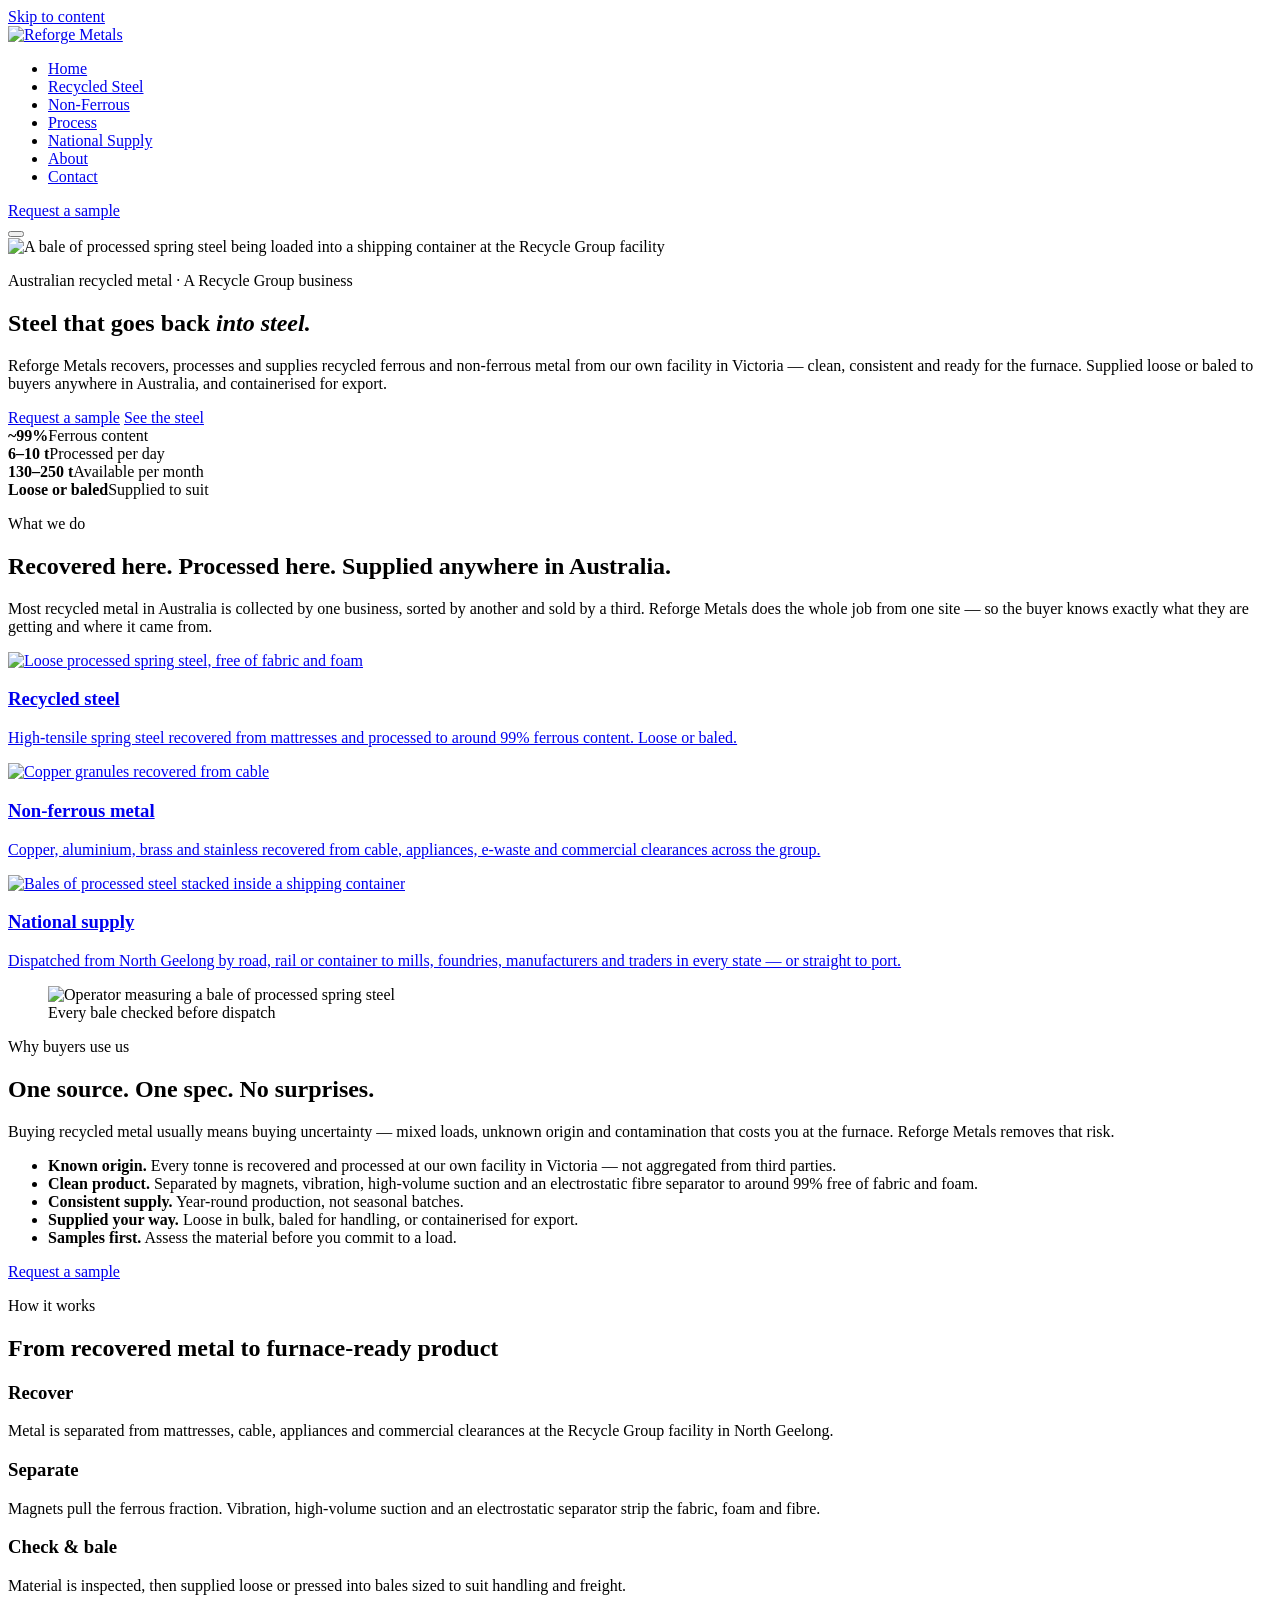
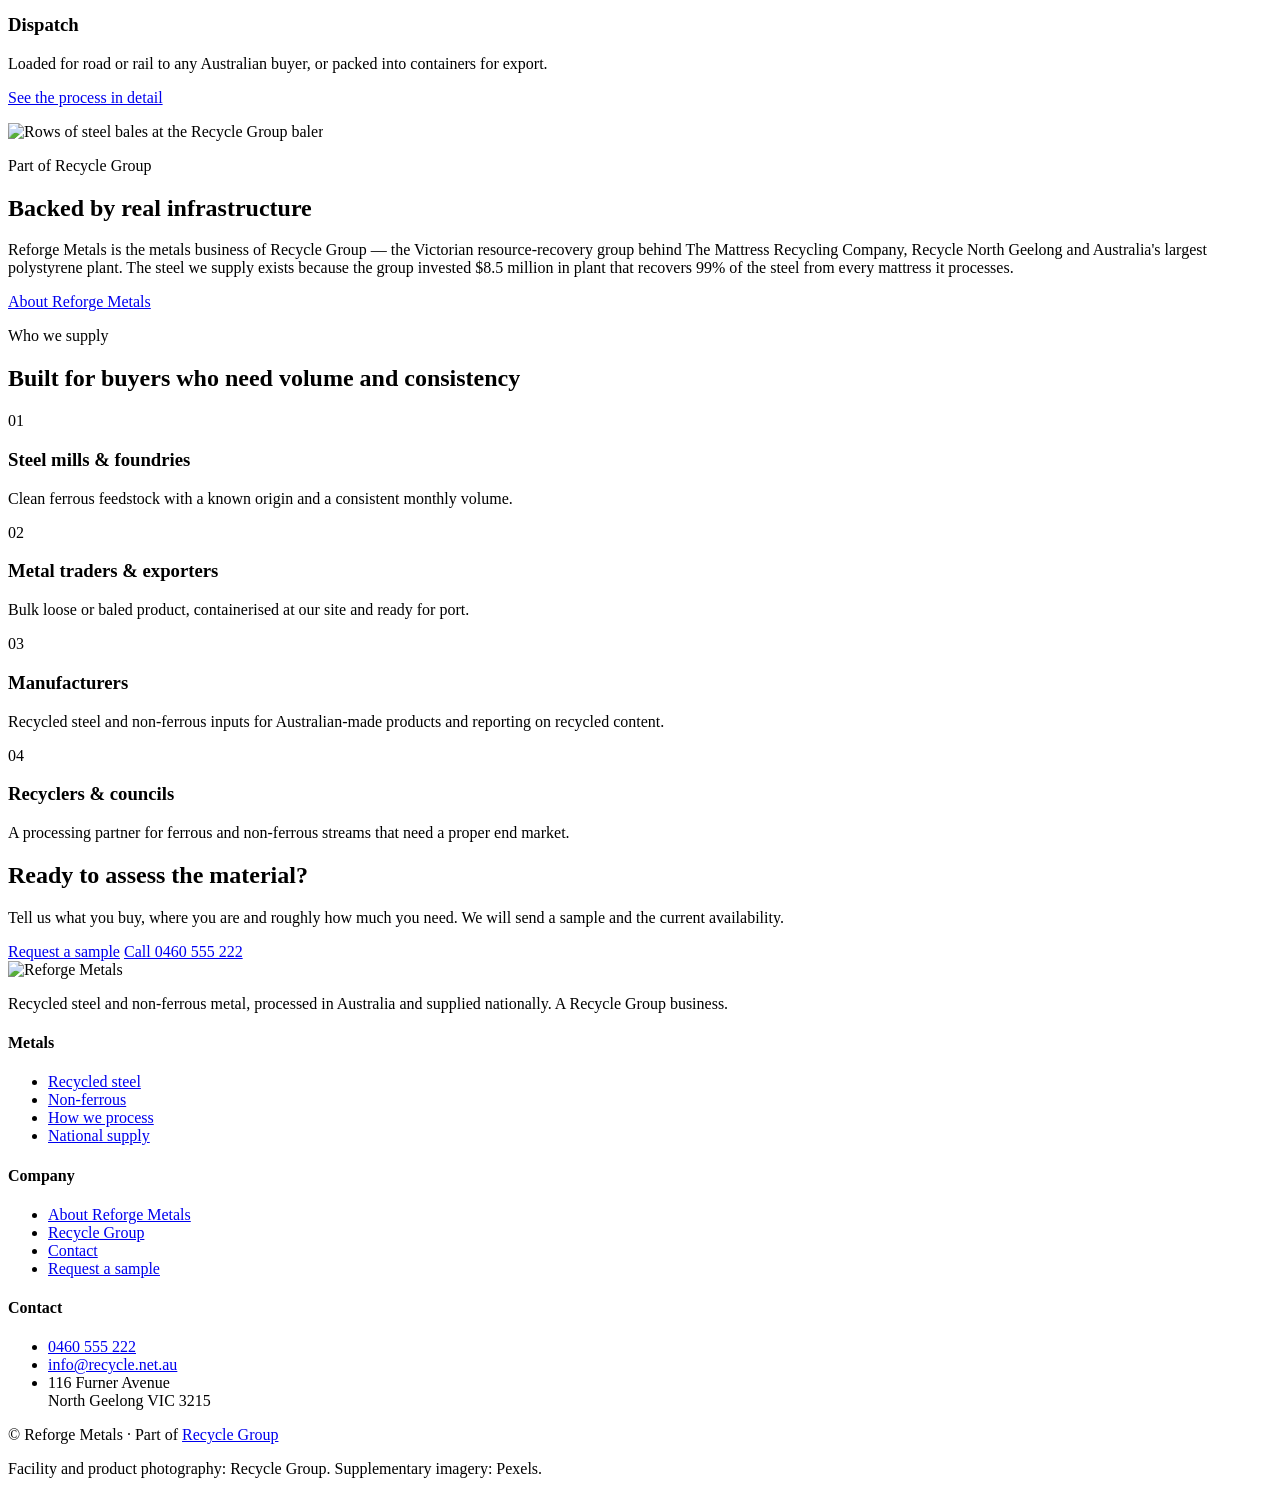
==== index.html @ 905d87a1 "Add Reforge Metals site pages" ====
<!DOCTYPE html>
<html lang="en-AU">
<head>
<meta charset="utf-8">
<meta name="viewport" content="width=device-width, initial-scale=1">
<title>Reforge Metals — Recycled steel and non-ferrous metal, supplied nationally</title>
<meta name="description" content="Reforge Metals processes recycled steel and non-ferrous metal at Recycle Group&#x27;s Victorian facility and supplies it to mills, foundries, manufacturers and export buyers across Australia.">
<meta name="theme-color" content="#0E1113">
<link rel="icon" type="image/png" href="assets/favicon.png">
<meta property="og:title" content="Reforge Metals — Recycled steel and non-ferrous metal, supplied nationally">
<meta property="og:description" content="Reforge Metals processes recycled steel and non-ferrous metal at Recycle Group&#x27;s Victorian facility and supplies it to mills, foundries, manufacturers and export buyers across Australia.">
<meta property="og:image" content="assets/img/hero-bale-container.webp">
<link rel="preconnect" href="https://fonts.googleapis.com">
<link rel="preconnect" href="https://fonts.gstatic.com" crossorigin>
<link href="https://fonts.googleapis.com/css2?family=Barlow+Condensed:wght@600;700;800&family=Barlow:wght@400;500;600&display=swap" rel="stylesheet">
<link rel="stylesheet" href="assets/main.css">
</head>
<body class="home">
<a class="skip" href="#main">Skip to content</a>

<header class="site-header" id="top">
  <div class="wrap header-row">
    <a class="brand" href="index.html" aria-label="Reforge Metals — home">
      <img src="assets/logo-light.png" alt="Reforge Metals" width="1400" height="563">
    </a>
    <nav class="site-nav" id="site-nav" aria-label="Main">
      <ul>
        <li><a href="index.html" class="is-active">Home</a></li>
<li><a href="steel.html">Recycled Steel</a></li>
<li><a href="non-ferrous.html">Non-Ferrous</a></li>
<li><a href="process.html">Process</a></li>
<li><a href="national.html">National Supply</a></li>
<li><a href="about.html">About</a></li>
<li><a href="contact.html">Contact</a></li>
      </ul>
      <a class="btn btn-green nav-cta" href="contact.html">Request a sample</a>
    </nav>
    <button class="menu-toggle" id="menu-toggle" aria-controls="site-nav" aria-expanded="false" aria-label="Open menu">
      <span></span><span></span><span></span>
    </button>
  </div>
</header>

<main id="main">
<section class="hero">
  <div class="hero-media"><img src="assets/img/hero-bale-container.webp" alt="A bale of processed spring steel being loaded into a shipping container at the Recycle Group facility" fetchpriority="high"></div>
  <div class="wrap">
    <p class="eyebrow">Australian recycled metal · A Recycle Group business</p>
    <h1>Steel that goes back <em>into steel.</em></h1>
    <p class="lead">Reforge Metals recovers, processes and supplies recycled ferrous and non-ferrous metal from our own facility in Victoria — clean, consistent and ready for the furnace. Supplied loose or baled to buyers anywhere in Australia, and containerised for export.</p>
    <div class="btn-row">
      <a class="btn btn-green" href="contact.html#sample">Request a sample</a>
      <a class="btn btn-ghost" href="steel.html">See the steel</a>
    </div>
    <div class="hero-stats">
      <div><b>~99%</b><span>Ferrous content</span></div>
      <div><b>6–10 t</b><span>Processed per day</span></div>
      <div><b>130–250 t</b><span>Available per month</span></div>
      <div><b class="sm">Loose or baled</b><span>Supplied to suit</span></div>
    </div>
  </div>
</section>

<section class="section">
  <div class="wrap">
    <div class="section-head reveal">
      <p class="eyebrow">What we do</p>
      <h2>Recovered here. Processed here. Supplied anywhere in Australia.</h2>
      <p class="lead">Most recycled metal in Australia is collected by one business, sorted by another and sold by a third. Reforge Metals does the whole job from one site — so the buyer knows exactly what they are getting and where it came from.</p>
    </div>
    <div class="grid grid-3">
      <a class="card-link reveal" href="steel.html">
        <div class="card-img"><img src="assets/img/steel-loose.webp" alt="Loose processed spring steel, free of fabric and foam" loading="lazy"></div>
        <div class="card-body"><h3>Recycled steel</h3><p>High-tensile spring steel recovered from mattresses and processed to around 99% ferrous content. Loose or baled.</p></div>
      </a>
      <a class="card-link reveal" href="non-ferrous.html">
        <div class="card-img"><img src="assets/img/copper-granules.webp" alt="Copper granules recovered from cable" loading="lazy"></div>
        <div class="card-body"><h3>Non-ferrous metal</h3><p>Copper, aluminium, brass and stainless recovered from cable, appliances, e-waste and commercial clearances across the group.</p></div>
      </a>
      <a class="card-link reveal" href="national.html">
        <div class="card-img"><img src="assets/img/container-bales.webp" alt="Bales of processed steel stacked inside a shipping container" loading="lazy"></div>
        <div class="card-body"><h3>National supply</h3><p>Dispatched from North Geelong by road, rail or container to mills, foundries, manufacturers and traders in every state — or straight to port.</p></div>
      </a>
    </div>
  </div>
</section>

<section class="section section-dark section-line">
  <div class="wrap">
    <div class="split">
      <figure class="split-img reveal">
        <img src="assets/img/measuring-bale.webp" alt="Operator measuring a bale of processed spring steel" loading="lazy">
        <figcaption>Every bale checked before dispatch</figcaption>
      </figure>
      <div class="reveal">
        <p class="eyebrow">Why buyers use us</p>
        <h2>One source. One spec. No surprises.</h2>
        <p>Buying recycled metal usually means buying uncertainty — mixed loads, unknown origin and contamination that costs you at the furnace. Reforge Metals removes that risk.</p>
        <ul class="checks">
          <li><strong>Known origin.</strong> Every tonne is recovered and processed at our own facility in Victoria — not aggregated from third parties.</li>
          <li><strong>Clean product.</strong> Separated by magnets, vibration, high-volume suction and an electrostatic fibre separator to around 99% free of fabric and foam.</li>
          <li><strong>Consistent supply.</strong> Year-round production, not seasonal batches.</li>
          <li><strong>Supplied your way.</strong> Loose in bulk, baled for handling, or containerised for export.</li>
          <li><strong>Samples first.</strong> Assess the material before you commit to a load.</li>
        </ul>
        <a class="btn btn-green" href="contact.html#sample">Request a sample</a>
      </div>
    </div>
  </div>
</section>

<section class="section">
  <div class="wrap">
    <div class="section-head reveal">
      <p class="eyebrow">How it works</p>
      <h2>From recovered metal to furnace-ready product</h2>
    </div>
    <div class="steps">
      <div class="step reveal"><h3>Recover</h3><p>Metal is separated from mattresses, cable, appliances and commercial clearances at the Recycle Group facility in North Geelong.</p></div>
      <div class="step reveal"><h3>Separate</h3><p>Magnets pull the ferrous fraction. Vibration, high-volume suction and an electrostatic separator strip the fabric, foam and fibre.</p></div>
      <div class="step reveal"><h3>Check &amp; bale</h3><p>Material is inspected, then supplied loose or pressed into bales sized to suit handling and freight.</p></div>
      <div class="step reveal"><h3>Dispatch</h3><p>Loaded for road or rail to any Australian buyer, or packed into containers for export.</p></div>
    </div>
    <p class="mt-4"><a class="btn btn-ghost" href="process.html">See the process in detail</a></p>
  </div>
</section>

<section class="band">
  <div class="hero-media"><img src="assets/img/bales-row.webp" alt="Rows of steel bales at the Recycle Group baler"></div>
  <div class="wrap">
    <p class="eyebrow">Part of Recycle Group</p>
    <h2>Backed by real infrastructure</h2>
    <p class="lead">Reforge Metals is the metals business of Recycle Group — the Victorian resource-recovery group behind The Mattress Recycling Company, Recycle North Geelong and Australia's largest polystyrene plant. The steel we supply exists because the group invested $8.5&nbsp;million in plant that recovers 99% of the steel from every mattress it processes.</p>
    <a class="btn btn-ghost" href="about.html">About Reforge Metals</a>
  </div>
</section>

<section class="section">
  <div class="wrap">
    <div class="section-head reveal">
      <p class="eyebrow">Who we supply</p>
      <h2>Built for buyers who need volume and consistency</h2>
    </div>
    <div class="grid grid-4">
      <div class="card reveal"><span class="num">01</span><h3>Steel mills &amp; foundries</h3><p>Clean ferrous feedstock with a known origin and a consistent monthly volume.</p></div>
      <div class="card reveal"><span class="num">02</span><h3>Metal traders &amp; exporters</h3><p>Bulk loose or baled product, containerised at our site and ready for port.</p></div>
      <div class="card reveal"><span class="num">03</span><h3>Manufacturers</h3><p>Recycled steel and non-ferrous inputs for Australian-made products and reporting on recycled content.</p></div>
      <div class="card reveal"><span class="num">04</span><h3>Recyclers &amp; councils</h3><p>A processing partner for ferrous and non-ferrous streams that need a proper end market.</p></div>
    </div>
  </div>
</section>

<section class="cta">
  <div class="wrap cta-inner">
    <div>
      <h2>Ready to assess the material?</h2>
      <p>Tell us what you buy, where you are and roughly how much you need. We will send a sample and the current availability.</p>
    </div>
    <div class="btn-row">
      <a class="btn btn-dark" href="contact.html#sample">Request a sample</a>
      <a class="btn" href="tel:+61460555222">Call 0460 555 222</a>
    </div>
  </div>
</section>

</main>

<footer class="site-footer">
  <div class="wrap">
    <div class="footer-grid">
      <div class="footer-brand">
        <img src="assets/logo-light.png" alt="Reforge Metals" width="1400" height="563">
        <p>Recycled steel and non-ferrous metal, processed in Australia and supplied nationally. A Recycle Group business.</p>
      </div>
      <div>
        <h4>Metals</h4>
        <ul>
          <li><a href="steel.html">Recycled steel</a></li>
          <li><a href="non-ferrous.html">Non-ferrous</a></li>
          <li><a href="process.html">How we process</a></li>
          <li><a href="national.html">National supply</a></li>
        </ul>
      </div>
      <div>
        <h4>Company</h4>
        <ul>
          <li><a href="about.html">About Reforge Metals</a></li>
          <li><a href="about.html#recycle-group">Recycle Group</a></li>
          <li><a href="contact.html">Contact</a></li>
          <li><a href="contact.html#sample">Request a sample</a></li>
        </ul>
      </div>
      <div>
        <h4>Contact</h4>
        <ul class="contact-list">
          <li><a href="tel:+61460555222">0460 555 222</a></li>
          <li><a href="mailto:info@recycle.net.au">info@recycle.net.au</a></li>
          <li>116 Furner Avenue<br>North Geelong VIC 3215</li>
        </ul>
      </div>
    </div>
    <div class="footer-base">
      <p>&copy; <span id="year"></span> Reforge Metals · Part of <a href="https://recycle.net.au" rel="noopener">Recycle Group</a></p>
      <p class="credits">Facility and product photography: Recycle Group. Supplementary imagery: Pexels.</p>
    </div>
  </div>
</footer>

<script src="assets/main.js"></script>
</body>
</html>
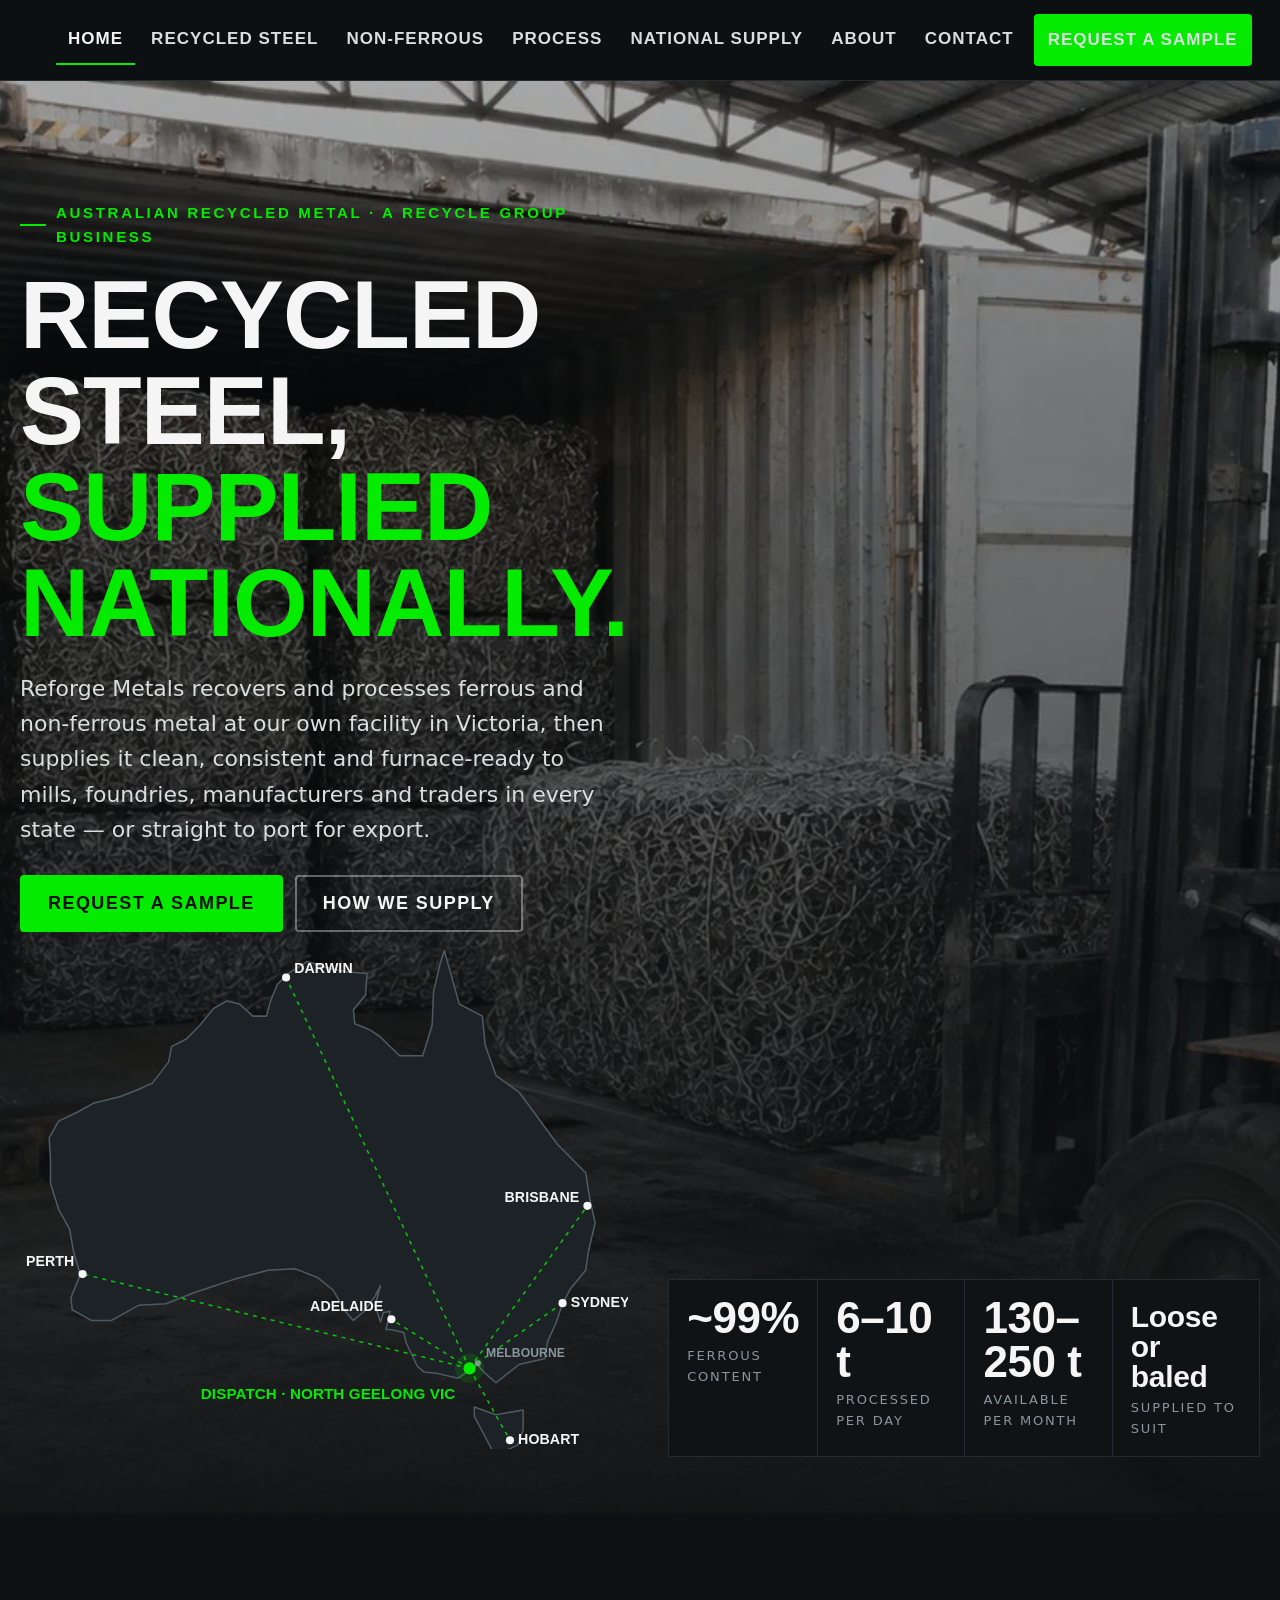
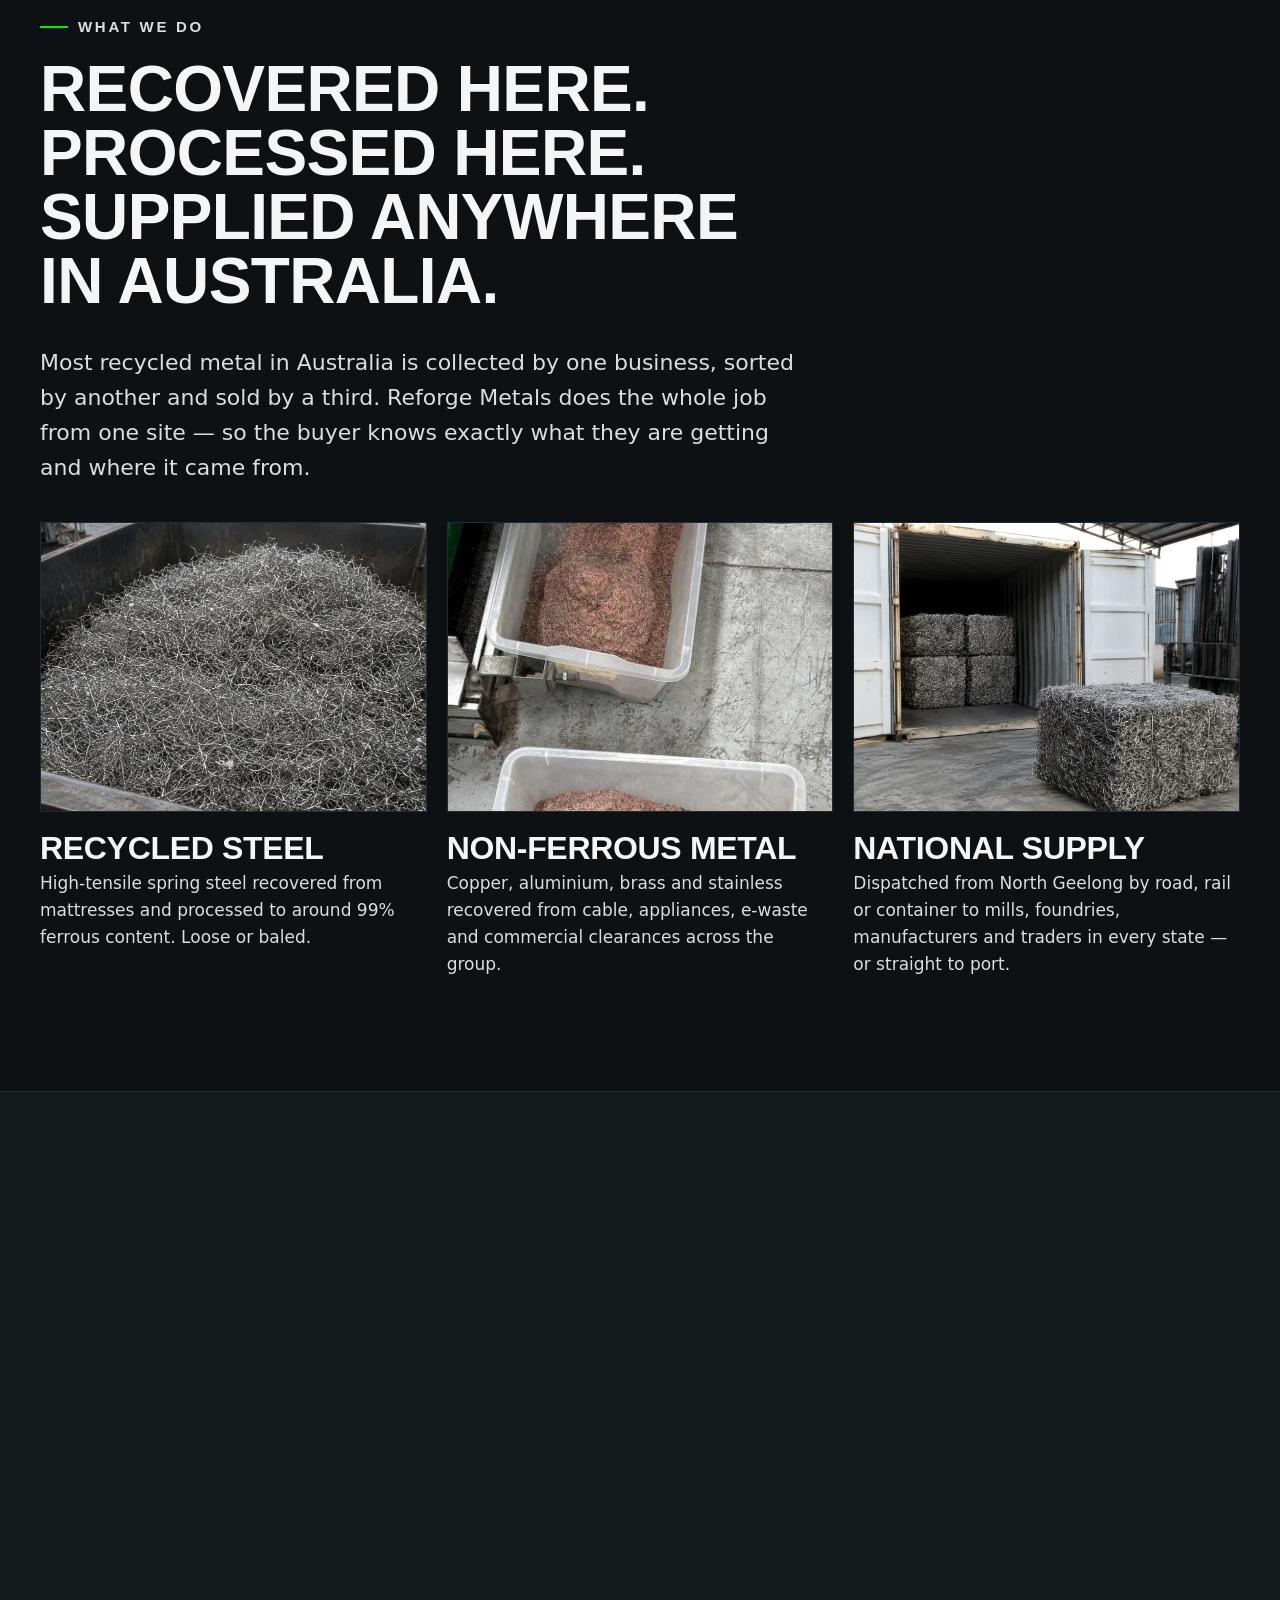
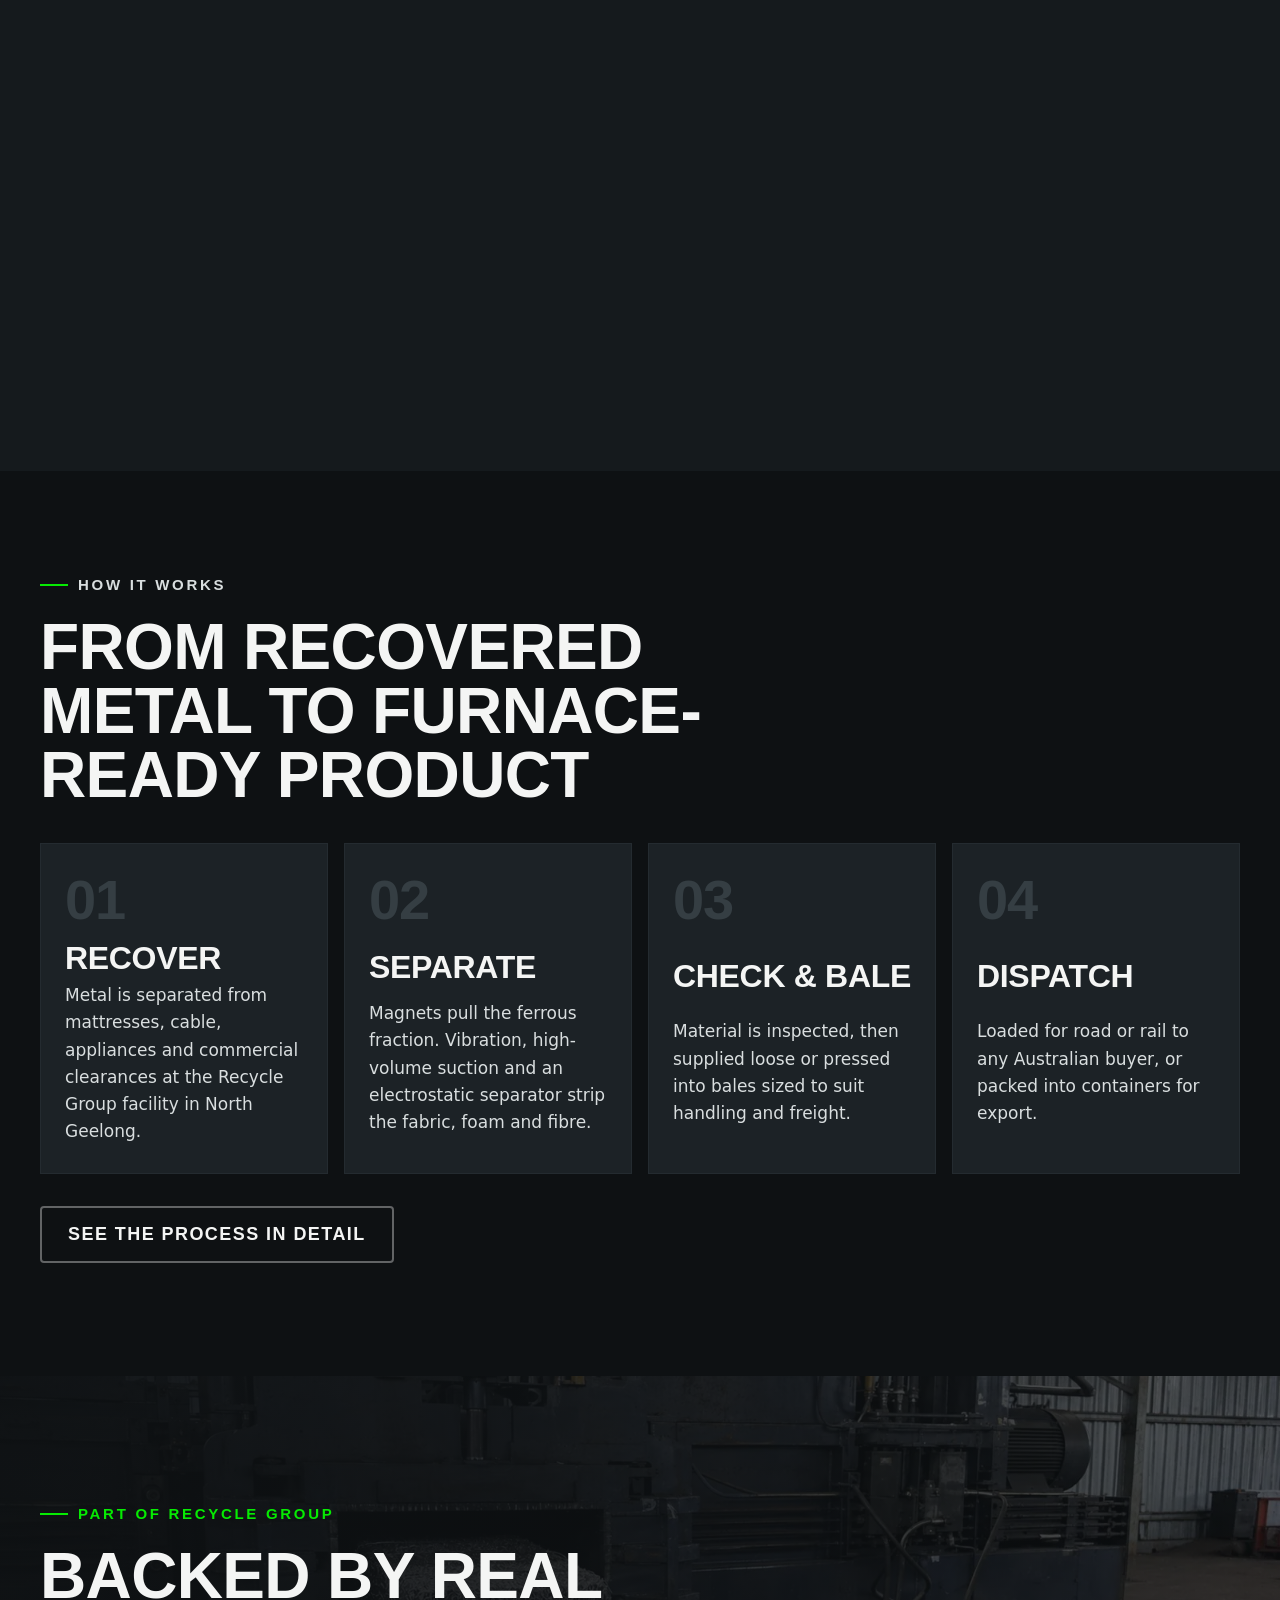
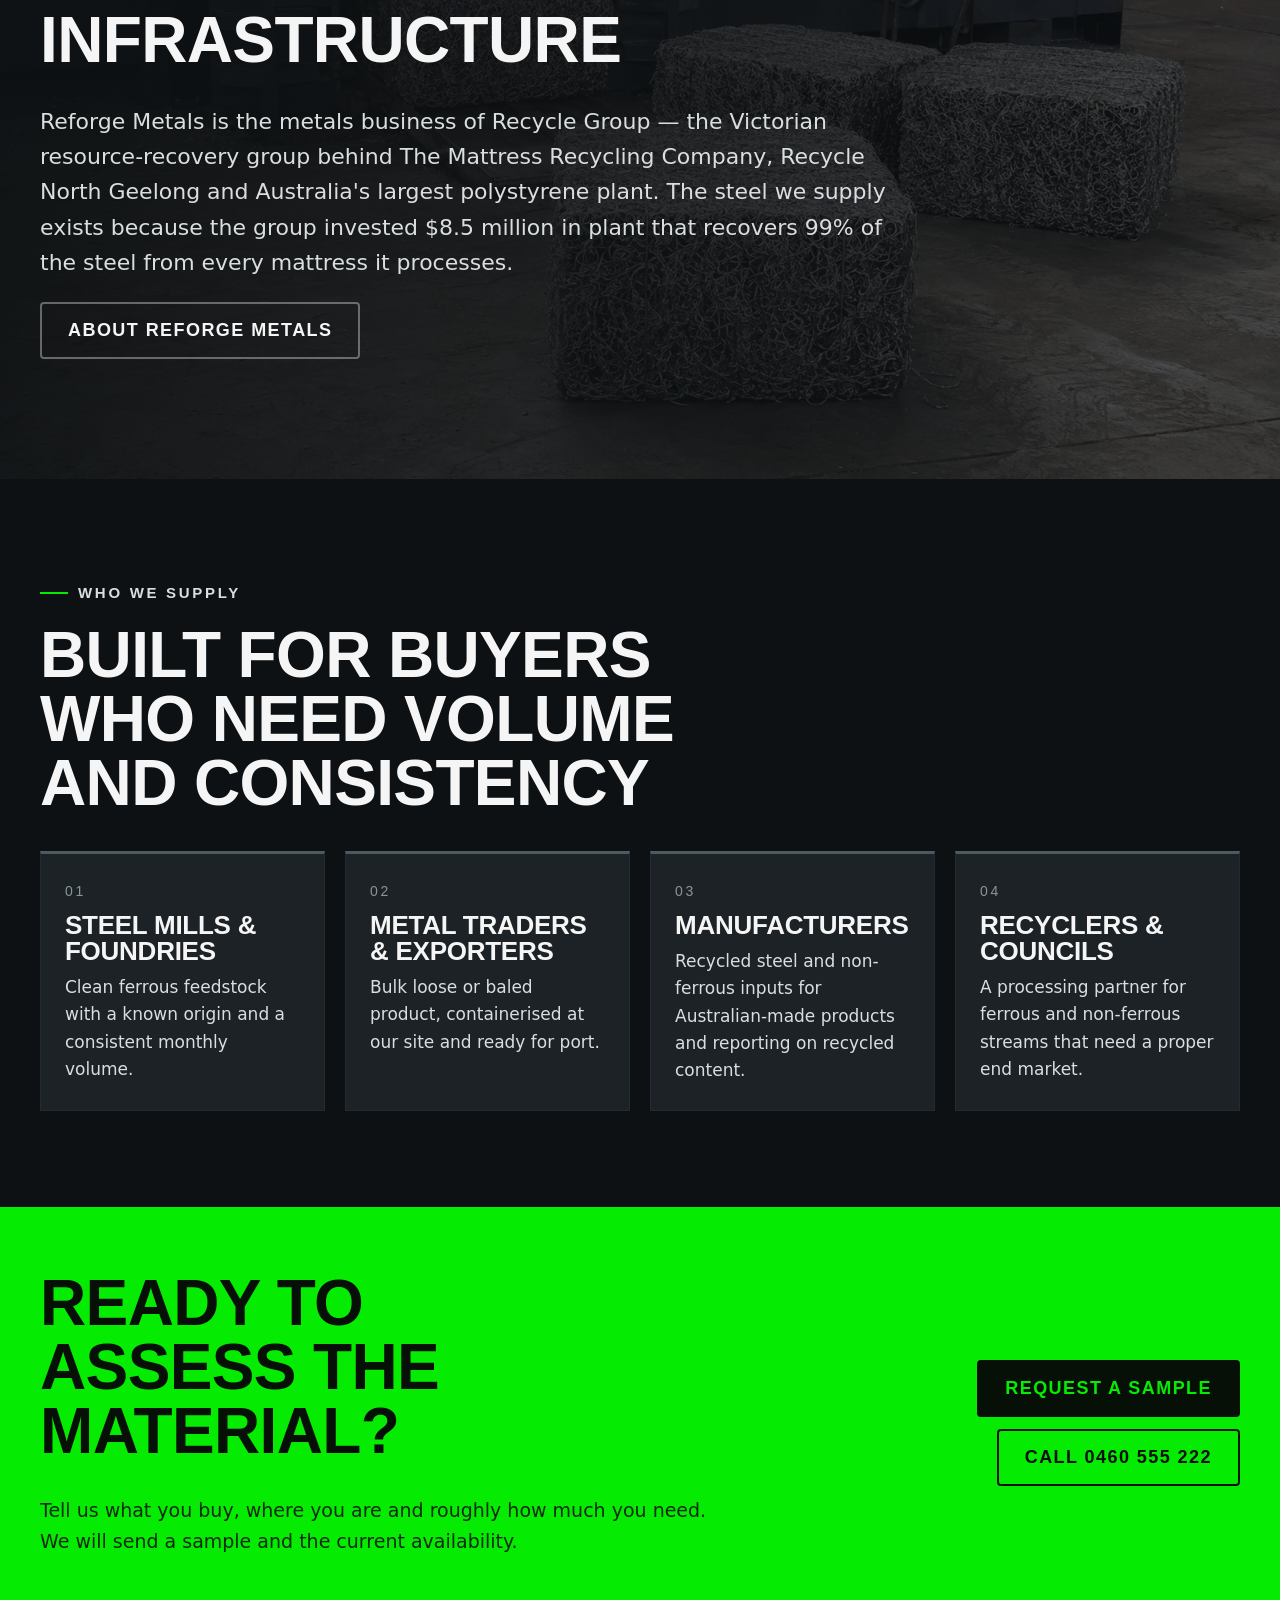
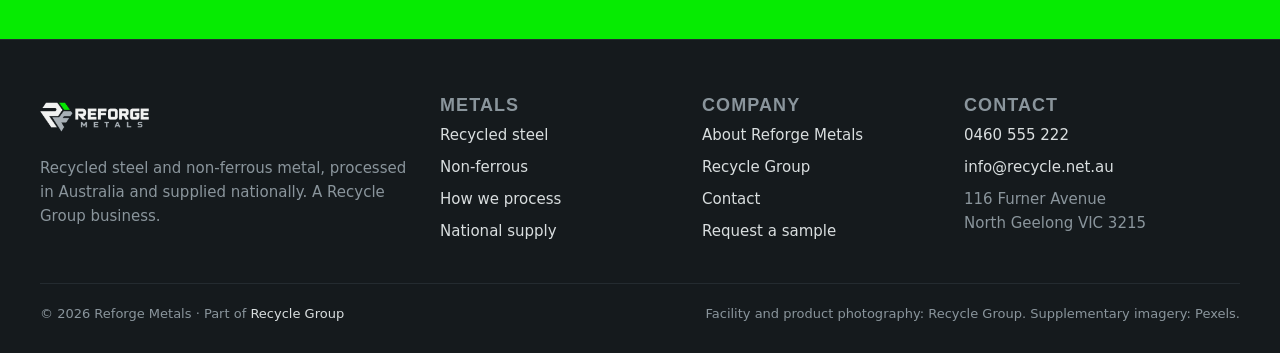
==== commit d4e1c6c2: "Home hero: national supply map" ====
--- a/index.html
+++ b/index.html
@@ -42,16 +42,35 @@
 </header>
 
 <main id="main">
-<section class="hero">
-  <div class="hero-media"><img src="assets/img/hero-bale-container.webp" alt="A bale of processed spring steel being loaded into a shipping container at the Recycle Group facility" fetchpriority="high"></div>
-  <div class="wrap">
-    <p class="eyebrow">Australian recycled metal · A Recycle Group business</p>
-    <h1>Steel that goes back <em>into steel.</em></h1>
-    <p class="lead">Reforge Metals recovers, processes and supplies recycled ferrous and non-ferrous metal from our own facility in Victoria — clean, consistent and ready for the furnace. Supplied loose or baled to buyers anywhere in Australia, and containerised for export.</p>
-    <div class="btn-row">
-      <a class="btn btn-green" href="contact.html#sample">Request a sample</a>
-      <a class="btn btn-ghost" href="steel.html">See the steel</a>
-    </div>
+<section class="hero hero-map">
+  <div class="hero-media"><img src="assets/img/hero-bale-container.webp" alt="" fetchpriority="high"></div>
+  <div class="wrap hero-grid">
+    <div class="hero-copy">
+      <p class="eyebrow">Australian recycled metal · A Recycle Group business</p>
+      <h1>Recycled steel, <em>supplied nationally.</em></h1>
+      <p class="lead">Reforge Metals recovers and processes ferrous and non-ferrous metal at our own facility in Victoria, then supplies it clean, consistent and furnace-ready to mills, foundries, manufacturers and traders in every state — or straight to port for export.</p>
+      <div class="btn-row">
+        <a class="btn btn-green" href="contact.html#sample">Request a sample</a>
+        <a class="btn btn-ghost" href="national.html">How we supply</a>
+      </div>
+    </div>
+    <div class="hero-map-wrap" aria-hidden="false"><svg viewBox="0 0 600 510" role="img" aria-labelledby="map-title">
+          <title id="map-title">Map of Australia showing dispatch from North Geelong, Victoria to capital cities</title>
+          <path d="M418.7 18.5 L433.4 71.0 L456.2 83.0 L458.9 111.6 L469.6 141.6 L492.4 158.1 L505.8 176.1 L529.9 209.1 L558.1 237.6 L562.1 263.1 L567.4 287.1 L560.7 315.7 L558.1 333.7 L543.3 351.7 L535.3 366.7 L528.6 386.2 L520.5 404.2 L517.9 420.7 L492.4 426.7 L479.0 437.2 L469.6 444.7 L457.6 434.2 L450.9 426.7 L445.5 431.2 L432.1 440.2 L412.0 435.7 L398.6 434.2 L391.9 428.2 L381.2 405.7 L378.5 395.2 L365.1 392.2 L361.1 392.2 L365.1 374.2 L358.4 375.7 L355.7 384.7 L350.4 368.2 L355.7 348.7 L350.4 359.2 L339.6 374.2 L328.9 383.2 L320.9 374.2 L308.8 353.2 L294.1 341.2 L271.3 332.2 L244.5 333.7 L211.0 342.7 L184.2 351.7 L170.8 356.2 L144.0 366.7 L117.2 368.2 L90.4 383.2 L70.3 383.2 L51.5 372.7 L50.2 360.7 L59.6 338.2 L52.9 315.7 L48.9 293.2 L38.1 273.6 L30.1 248.1 L30.1 225.6 L28.8 203.1 L38.1 186.6 L56.9 177.6 L73.0 168.6 L98.4 162.6 L117.2 155.1 L130.6 149.1 L146.7 128.1 L149.4 113.1 L164.1 105.6 L177.5 92.0 L190.9 75.5 L204.3 68.0 L216.4 71.0 L229.8 83.0 L243.2 83.0 L247.2 68.0 L253.9 51.5 L264.6 41.0 L283.4 29.0 L302.1 35.0 L323.6 39.5 L342.3 41.0 L341.0 62.0 L328.9 77.0 L330.3 90.5 L345.0 96.5 L354.4 102.6 L374.5 122.1 L397.3 122.1 L406.6 92.0 L408.0 59.0 L414.7 30.5 Z" fill="#1C2226" stroke="#4E5A61" stroke-width="1.5" stroke-linejoin="round"/>
+          <path d="M448.2 468.7 L469.6 476.2 L496.4 471.7 L496.4 491.3 L491.1 506.3 L477.7 512.3 L465.6 510.8 L456.2 492.8 L448.2 477.8 Z" fill="#1C2226" stroke="#4E5A61" stroke-width="1.5" stroke-linejoin="round"/>
+          <g stroke="#06EB02" stroke-width="1.5" stroke-dasharray="4 5" fill="none" opacity=".8"><path d="M443.5 430.5 L535.3 366.2"/><path d="M443.5 430.5 L559.8 270.2"/><path d="M443.5 430.5 L61.7 337.4"/><path d="M443.5 430.5 L366.4 382.1"/><path d="M443.5 430.5 L262.5 44.9"/><path d="M443.5 430.5 L483.4 501.5"/></g>
+          <g fill="#F4F5F4" font-family="Barlow Condensed, Arial Narrow, sans-serif" font-size="14" font-weight="700" letter-spacing=".08">
+            <circle cx="535.3" cy="366.2" r="4" fill="#F4F5F4"/><text x="543.3" y="370.2" text-anchor="start">SYDNEY</text><circle cx="559.8" cy="270.2" r="4" fill="#F4F5F4"/><text x="551.8" y="266.2" text-anchor="end">BRISBANE</text><circle cx="61.7" cy="337.4" r="4" fill="#F4F5F4"/><text x="53.7" y="329.4" text-anchor="end">PERTH</text><circle cx="366.4" cy="382.1" r="4" fill="#F4F5F4"/><text x="358.4" y="374.1" text-anchor="end">ADELAIDE</text><circle cx="262.5" cy="44.9" r="4" fill="#F4F5F4"/><text x="270.5" y="40.9" text-anchor="start">DARWIN</text><circle cx="483.4" cy="501.5" r="4" fill="#F4F5F4"/><text x="491.4" y="505.5" text-anchor="start">HOBART</text>
+            <circle cx="451.7" cy="425.4" r="3" fill="#8A959C"/><text x="459.7" y="419.4" fill="#8A959C" font-size="12">MELBOURNE</text>
+          </g>
+          <g>
+            <circle cx="443.5" cy="430.5" r="12" fill="#06EB02" opacity=".25"><animate attributeName="r" values="8;18;8" dur="2.4s" repeatCount="indefinite"/><animate attributeName="opacity" values=".4;0;.4" dur="2.4s" repeatCount="indefinite"/></circle>
+            <circle cx="443.5" cy="430.5" r="6" fill="#06EB02"/>
+            <text x="429.5" y="460.5" text-anchor="end" fill="#06EB02" font-family="Barlow Condensed, Arial Narrow, sans-serif" font-size="15" font-weight="800" letter-spacing=".1">DISPATCH · NORTH GEELONG VIC</text>
+          </g>
+        </svg></div>
+  </div>
+  <div class="wrap">
     <div class="hero-stats">
       <div><b>~99%</b><span>Ferrous content</span></div>
       <div><b>6–10 t</b><span>Processed per day</span></div>
--- a/assets/main.css
+++ b/assets/main.css
@@ -0,0 +1,247 @@
+/* Reforge Metals — main stylesheet. Dark industrial. Mobile-first. */
+:root{
+  --bg:#0E1113;
+  --bg-2:#151A1D;
+  --bg-3:#1C2226;
+  --line:#242B30;
+  --steel:#353E43;
+  --steel-2:#4E5A61;
+  --muted:#8A959C;
+  --text:#D9DEDF;
+  --white:#F4F5F4;
+  --green:#06EB02;
+  --green-ink:#04B301;
+  --green-dim:rgba(6,235,2,.10);
+  --font-display:"Barlow Condensed","Arial Narrow",Impact,sans-serif;
+  --font-body:"Barlow",system-ui,-apple-system,"Segoe UI",Roboto,sans-serif;
+  --wrap:1240px;
+  --gutter:20px;
+  --radius:4px;
+}
+*{box-sizing:border-box}
+html{-webkit-text-size-adjust:100%;scroll-behavior:smooth}
+body{margin:0;background:var(--bg);color:var(--text);font-family:var(--font-body);font-size:17px;line-height:1.6;font-weight:400;overflow-x:hidden}
+img{max-width:100%;height:auto;display:block}
+a{color:var(--white);text-decoration:none}
+a:hover{color:var(--green)}
+h1,h2,h3,h4{font-family:var(--font-display);color:var(--white);line-height:1;margin:0 0 .5em;font-weight:800;letter-spacing:-.01em;text-transform:uppercase}
+h1{font-size:clamp(44px,9vw,96px)}
+h2{font-size:clamp(34px,6vw,64px)}
+h3{font-size:clamp(24px,3.4vw,32px);font-weight:700}
+h4{font-size:18px;font-weight:700;letter-spacing:.06em;color:var(--muted)}
+p{margin:0 0 1em}
+.lead{font-size:clamp(18px,2.2vw,22px);color:var(--text);max-width:62ch}
+.wrap{width:100%;max-width:var(--wrap);margin:0 auto;padding-left:var(--gutter);padding-right:var(--gutter)}
+.skip{position:absolute;left:-999px;top:0;background:var(--green);color:#000;padding:8px 12px;z-index:100}
+.skip:focus{left:8px;top:8px}
+.eyebrow{display:inline-flex;align-items:center;gap:10px;font-family:var(--font-display);font-weight:700;font-size:15px;letter-spacing:.18em;text-transform:uppercase;color:var(--green);margin-bottom:18px}
+.eyebrow::before{content:"";width:28px;height:2px;background:var(--green)}
+.muted{color:var(--muted)}
+.green{color:var(--green)}
+
+/* Buttons */
+.btn{display:inline-flex;align-items:center;justify-content:center;gap:10px;min-height:52px;padding:12px 26px;border:2px solid var(--steel-2);border-radius:var(--radius);font-family:var(--font-display);font-weight:700;font-size:18px;letter-spacing:.08em;text-transform:uppercase;color:var(--white);background:transparent;cursor:pointer;transition:background .15s,border-color .15s,color .15s,transform .15s}
+.btn:hover{border-color:var(--white);color:var(--white);transform:translateY(-1px)}
+.btn-green{background:var(--green);border-color:var(--green);color:#071007}
+.btn-green:hover{background:#2bff28;border-color:#2bff28;color:#071007}
+.btn-ghost{border-color:rgba(255,255,255,.35)}
+.btn-row{display:flex;flex-wrap:wrap;gap:12px}
+.btn svg{width:18px;height:18px}
+
+/* Header */
+.site-header{position:sticky;top:0;z-index:50;background:rgba(14,17,19,.92);backdrop-filter:blur(10px);-webkit-backdrop-filter:blur(10px);border-bottom:1px solid var(--line)}
+.header-row{display:flex;align-items:center;justify-content:space-between;height:72px;gap:16px}
+.brand img{height:40px;width:auto}
+.site-nav ul{list-style:none;margin:0;padding:0;display:flex;gap:4px}
+.site-nav a{display:block;white-space:nowrap;padding:10px 12px;font-family:var(--font-display);font-weight:600;font-size:17px;letter-spacing:.06em;text-transform:uppercase;color:var(--text);border-bottom:2px solid transparent}
+.site-nav a:hover{color:var(--white)}
+.site-nav a.is-active{color:var(--white);border-bottom-color:var(--green)}
+.site-nav{display:none}
+.nav-cta{min-height:44px;padding:8px 18px;font-size:16px;margin-left:8px}
+.menu-toggle{display:flex;flex-direction:column;justify-content:center;gap:5px;width:48px;height:48px;padding:10px;background:transparent;border:1px solid var(--steel);border-radius:var(--radius);cursor:pointer}
+.menu-toggle span{display:block;height:2px;background:var(--white);transition:transform .2s,opacity .2s}
+.menu-toggle[aria-expanded="true"] span:nth-child(1){transform:translateY(7px) rotate(45deg)}
+.menu-toggle[aria-expanded="true"] span:nth-child(2){opacity:0}
+.menu-toggle[aria-expanded="true"] span:nth-child(3){transform:translateY(-7px) rotate(-45deg)}
+body.nav-open{overflow:hidden}
+body.nav-open .site-header{backdrop-filter:none;-webkit-backdrop-filter:none;background:var(--bg)}
+body.nav-open .site-nav{display:flex;flex-direction:column;position:fixed;inset:72px 0 0 0;background:var(--bg);padding:24px var(--gutter) 40px;overflow:auto;z-index:60}
+body.nav-open .site-nav ul{flex-direction:column;gap:0}
+body.nav-open .site-nav a{font-size:30px;padding:14px 0;border-bottom:1px solid var(--line)}
+body.nav-open .site-nav a.is-active{border-bottom-color:var(--green)}
+body.nav-open .nav-cta{margin:28px 0 0;font-size:20px;min-height:56px}
+@media(min-width:1020px){
+  .site-nav{display:flex;align-items:center}
+  .menu-toggle{display:none}
+  .brand img{height:44px}
+  .header-row{height:80px}
+}
+
+/* Hero */
+.hero{position:relative;min-height:calc(100svh - 72px);display:flex;align-items:flex-end;isolation:isolate;overflow:hidden}
+.hero-media{position:absolute;inset:0;z-index:-2}
+.hero-media img{width:100%;height:100%;object-fit:cover;object-position:center}
+.hero::before{content:"";position:absolute;inset:0;z-index:-1;background:linear-gradient(180deg,rgba(14,17,19,.35) 0%,rgba(14,17,19,.55) 45%,rgba(14,17,19,.96) 100%)}
+.hero .wrap{padding-top:120px;padding-bottom:40px}
+.hero h1{max-width:12ch;margin-bottom:20px}
+.hero h1 em{font-style:normal;color:var(--green)}
+.hero .lead{margin-bottom:28px}
+.hero-stats{display:grid;grid-template-columns:repeat(2,1fr);gap:1px;background:var(--line);border:1px solid var(--line);margin-top:40px}
+.hero-stats div{background:rgba(14,17,19,.9);padding:16px 18px}
+.hero-stats b{display:block;font-family:var(--font-display);font-weight:800;font-size:clamp(30px,5vw,44px);color:var(--white);line-height:1;letter-spacing:-.01em}
+.hero-stats b.sm{font-size:clamp(22px,3vw,30px);padding-top:6px}
+.hero-stats span{display:block;font-size:13px;letter-spacing:.14em;text-transform:uppercase;color:var(--muted);margin-top:6px}
+@media(min-width:760px){.hero-stats{grid-template-columns:repeat(4,1fr)}.hero .wrap{padding-bottom:56px}}
+@media(min-width:1020px){.hero{min-height:calc(100svh - 80px)}}
+
+/* Page hero (inner pages) */
+.page-hero{position:relative;isolation:isolate;overflow:hidden;padding:80px 0 56px;border-bottom:1px solid var(--line)}
+.page-hero .hero-media{opacity:.55}
+.page-hero::before{content:"";position:absolute;inset:0;z-index:-1;background:linear-gradient(90deg,rgba(14,17,19,.98) 0%,rgba(14,17,19,.85) 50%,rgba(14,17,19,.55) 100%)}
+.page-hero h1{font-size:clamp(40px,7vw,80px);max-width:14ch}
+.page-hero .lead{max-width:56ch}
+@media(min-width:760px){.page-hero{padding:120px 0 80px}}
+
+/* Sections */
+.section{padding:64px 0}
+.section-tight{padding:40px 0}
+.section-dark{background:var(--bg-2)}
+.section-line{border-top:1px solid var(--line)}
+.section-head{max-width:760px;margin-bottom:36px}
+.section-head p{color:var(--text)}
+@media(min-width:760px){.section{padding:96px 0}}
+
+/* Grids & cards */
+.grid{display:grid;gap:16px}
+.grid-2{grid-template-columns:1fr}
+.grid-3{grid-template-columns:1fr}
+.grid-4{grid-template-columns:1fr}
+.grid>*{min-width:0}
+h1,h2,h3{overflow-wrap:break-word}
+@media(min-width:560px){.grid-4{grid-template-columns:1fr 1fr}}
+@media(min-width:700px){.grid-2{grid-template-columns:1fr 1fr}.grid-3{grid-template-columns:repeat(3,1fr)}}
+@media(min-width:1000px){.grid-4{grid-template-columns:repeat(4,1fr)}.grid{gap:20px}}
+.card{background:var(--bg-3);border:1px solid var(--line);border-top:3px solid var(--steel-2);padding:26px 24px;display:flex;flex-direction:column;gap:10px;min-height:100%}
+.card:hover{border-top-color:var(--green)}
+.card h3{margin:0;font-size:clamp(22px,2.2vw,26px)}
+.card p{margin:0;color:var(--text)}
+.card .num{font-family:var(--font-display);font-size:14px;letter-spacing:.2em;color:var(--muted)}
+.card a.more{margin-top:auto;padding-top:12px;font-family:var(--font-display);font-weight:700;letter-spacing:.1em;text-transform:uppercase;font-size:15px;color:var(--green)}
+.card-link{display:block;color:inherit}
+.card-img{position:relative;overflow:hidden;aspect-ratio:4/3;background:var(--bg-3);border:1px solid var(--line)}
+.card-img img{width:100%;height:100%;object-fit:cover;transition:transform .5s}
+.card-link:hover .card-img img{transform:scale(1.04)}
+.card-body{padding:20px 0 0}
+.card-body h3{margin-bottom:6px}
+
+/* Split (image + text) */
+.split{display:grid;gap:28px;align-items:center}
+.split-img{position:relative;overflow:hidden;border:1px solid var(--line)}
+.split-img img{width:100%;height:100%;object-fit:cover;aspect-ratio:4/3}
+.split-img figcaption{position:absolute;left:0;right:0;bottom:0;padding:10px 14px;background:linear-gradient(180deg,transparent,rgba(14,17,19,.9));font-size:13px;letter-spacing:.06em;text-transform:uppercase;color:var(--muted)}
+@media(min-width:900px){.split{grid-template-columns:1fr 1fr;gap:56px}.split.rev .split-img{order:2}}
+
+/* Stats */
+.stats{display:grid;grid-template-columns:1fr 1fr;gap:1px;background:var(--line);border:1px solid var(--line)}
+.stats div{background:var(--bg);padding:26px 22px}
+.stats b{display:block;font-family:var(--font-display);font-weight:800;font-size:clamp(40px,6vw,64px);line-height:1;color:var(--white)}
+.stats b i{font-style:normal;color:var(--green)}
+.stats span{display:block;margin-top:8px;font-size:14px;letter-spacing:.1em;text-transform:uppercase;color:var(--muted)}
+@media(min-width:760px){.stats{grid-template-columns:repeat(4,1fr)}}
+
+/* Steps */
+.steps{display:grid;gap:16px;counter-reset:step}
+.step{position:relative;padding:28px 24px 28px 24px;background:var(--bg-3);border:1px solid var(--line);display:grid;gap:8px}
+.step::before{counter-increment:step;content:"0" counter(step);font-family:var(--font-display);font-weight:800;font-size:56px;line-height:1;color:var(--steel);letter-spacing:-.02em}
+.step h3{margin:6px 0 0}
+.step p{margin:0}
+@media(min-width:760px){.steps{grid-template-columns:repeat(2,1fr)}}
+@media(min-width:1100px){.steps{grid-template-columns:repeat(4,1fr)}}
+
+/* Spec table */
+.spec{width:100%;border-collapse:collapse;background:var(--bg-3);border:1px solid var(--line)}
+.spec th,.spec td{padding:16px 18px;text-align:left;vertical-align:top;border-bottom:1px solid var(--line)}
+.spec th{width:38%;font-family:var(--font-display);font-weight:700;letter-spacing:.08em;text-transform:uppercase;font-size:15px;color:var(--muted)}
+.spec td{color:var(--white);font-weight:500}
+.spec tr:last-child th,.spec tr:last-child td{border-bottom:0}
+@media(max-width:600px){.spec th,.spec td{display:block;width:100%;padding:12px 16px}.spec th{padding-bottom:2px;border-bottom:0}.spec td{padding-top:0}}
+
+/* Lists */
+.checks{list-style:none;padding:0;margin:0 0 1.2em;display:grid;gap:10px}
+.checks li{position:relative;padding-left:30px}
+.checks li::before{content:"";position:absolute;left:0;top:9px;width:16px;height:8px;border-left:3px solid var(--green);border-bottom:3px solid var(--green);transform:rotate(-45deg)}
+.plain{list-style:none;padding:0;margin:0;display:grid;gap:8px}
+.plain li{padding-left:18px;position:relative}
+.plain li::before{content:"";position:absolute;left:0;top:12px;width:8px;height:2px;background:var(--steel-2)}
+
+/* Bands */
+.band{position:relative;isolation:isolate;overflow:hidden;padding:80px 0}
+.band .hero-media{opacity:.6}
+.band::before{content:"";position:absolute;inset:0;z-index:-1;background:linear-gradient(90deg,rgba(14,17,19,.94) 0%,rgba(14,17,19,.75) 55%,rgba(14,17,19,.45) 100%)}
+.band h2{max-width:20ch}
+@media(min-width:760px){.band{padding:120px 0}}
+
+/* Gallery strip */
+.strip{display:grid;grid-template-columns:repeat(2,1fr);gap:8px}
+.strip figure{margin:0;position:relative;overflow:hidden;border:1px solid var(--line);aspect-ratio:4/3}
+.strip img{width:100%;height:100%;object-fit:cover}
+.strip figcaption{position:absolute;left:0;right:0;bottom:0;padding:8px 12px;background:linear-gradient(180deg,transparent,rgba(14,17,19,.92));font-size:12px;letter-spacing:.08em;text-transform:uppercase;color:var(--muted)}
+@media(min-width:760px){.strip{grid-template-columns:repeat(4,1fr)}}
+
+/* Notice */
+.notice{border:1px solid var(--steel);border-left:4px solid var(--green);background:var(--bg-2);padding:18px 22px;font-size:16px}
+.notice strong{color:var(--white)}
+
+/* CTA */
+.cta{background:var(--green);color:#071007;padding:64px 0}
+.cta h2{color:#071007;max-width:16ch}
+.cta p{color:#0f2a0f;max-width:56ch;font-size:19px}
+.cta .btn{border-color:#071007;color:#071007}
+.cta .btn:hover{background:#071007;color:var(--green);border-color:#071007}
+.cta .btn-dark{background:#071007;color:var(--green)}
+.cta-inner{display:grid;gap:24px;align-items:center}
+@media(min-width:900px){.cta-inner{grid-template-columns:1.4fr 1fr}.cta .btn-row{justify-content:flex-end}}
+
+/* Map */
+.map-wrap{display:grid;gap:28px;align-items:center}
+.map-wrap svg{width:100%;height:auto;max-width:640px;margin:0 auto}
+@media(min-width:900px){.map-wrap{grid-template-columns:1fr 1fr;gap:56px}}
+.route-list{list-style:none;padding:0;margin:0;display:grid;gap:12px}
+.route-list li{display:grid;grid-template-columns:auto 1fr;gap:14px;align-items:start;padding:14px 16px;background:var(--bg-3);border:1px solid var(--line)}
+.route-list b{font-family:var(--font-display);font-size:22px;color:var(--green);line-height:1.1}
+.route-list span{color:var(--text)}
+
+/* Forms */
+.form{display:grid;gap:16px}
+.form label{display:grid;gap:6px;font-family:var(--font-display);font-weight:600;letter-spacing:.08em;text-transform:uppercase;font-size:14px;color:var(--muted)}
+.form input,.form select,.form textarea{width:100%;font:inherit;font-size:17px;color:var(--white);background:var(--bg);border:1px solid var(--steel);border-radius:var(--radius);padding:14px 14px;min-height:52px}
+.form textarea{min-height:140px;resize:vertical}
+.form input:focus,.form select:focus,.form textarea:focus{outline:2px solid var(--green);outline-offset:0;border-color:var(--green)}
+.form .row{display:grid;gap:16px}
+@media(min-width:640px){.form .row{grid-template-columns:1fr 1fr}}
+.form-note{font-size:14px;color:var(--muted)}
+.contact-cards{display:grid;gap:16px}
+.contact-cards .card b{font-family:var(--font-display);font-size:26px;color:var(--white)}
+.contact-cards .card a{font-size:20px;font-weight:500}
+
+/* Footer */
+.site-footer{border-top:1px solid var(--line);background:var(--bg-2);padding:56px 0 28px;margin-top:0}
+.footer-grid{display:grid;gap:32px}
+.footer-brand img{height:44px;width:auto;margin-bottom:16px}
+.footer-brand p{color:var(--muted);max-width:40ch;font-size:15px}
+.site-footer ul{list-style:none;padding:0;margin:0;display:grid;gap:8px}
+.site-footer li{color:var(--muted);font-size:15px}
+.site-footer a{color:var(--text)}
+.site-footer a:hover{color:var(--green)}
+.footer-base{display:flex;flex-wrap:wrap;justify-content:space-between;gap:8px;border-top:1px solid var(--line);margin-top:40px;padding-top:20px;font-size:13px;color:var(--muted)}
+.footer-base p{margin:0}
+@media(min-width:760px){.footer-grid{grid-template-columns:1.6fr 1fr 1fr 1.2fr}}
+
+/* Utilities */
+.mt-0{margin-top:0}.mt-2{margin-top:16px}.mt-4{margin-top:32px}.mt-6{margin-top:48px}
+.mb-0{margin-bottom:0}
+.narrow{max-width:760px}
+.center{text-align:center}
+.reveal{opacity:0;transform:translateY(14px);transition:opacity .6s ease,transform .6s ease}
+.reveal.in{opacity:1;transform:none}
+@media(prefers-reduced-motion:reduce){.reveal{opacity:1;transform:none;transition:none}html{scroll-behavior:auto}}
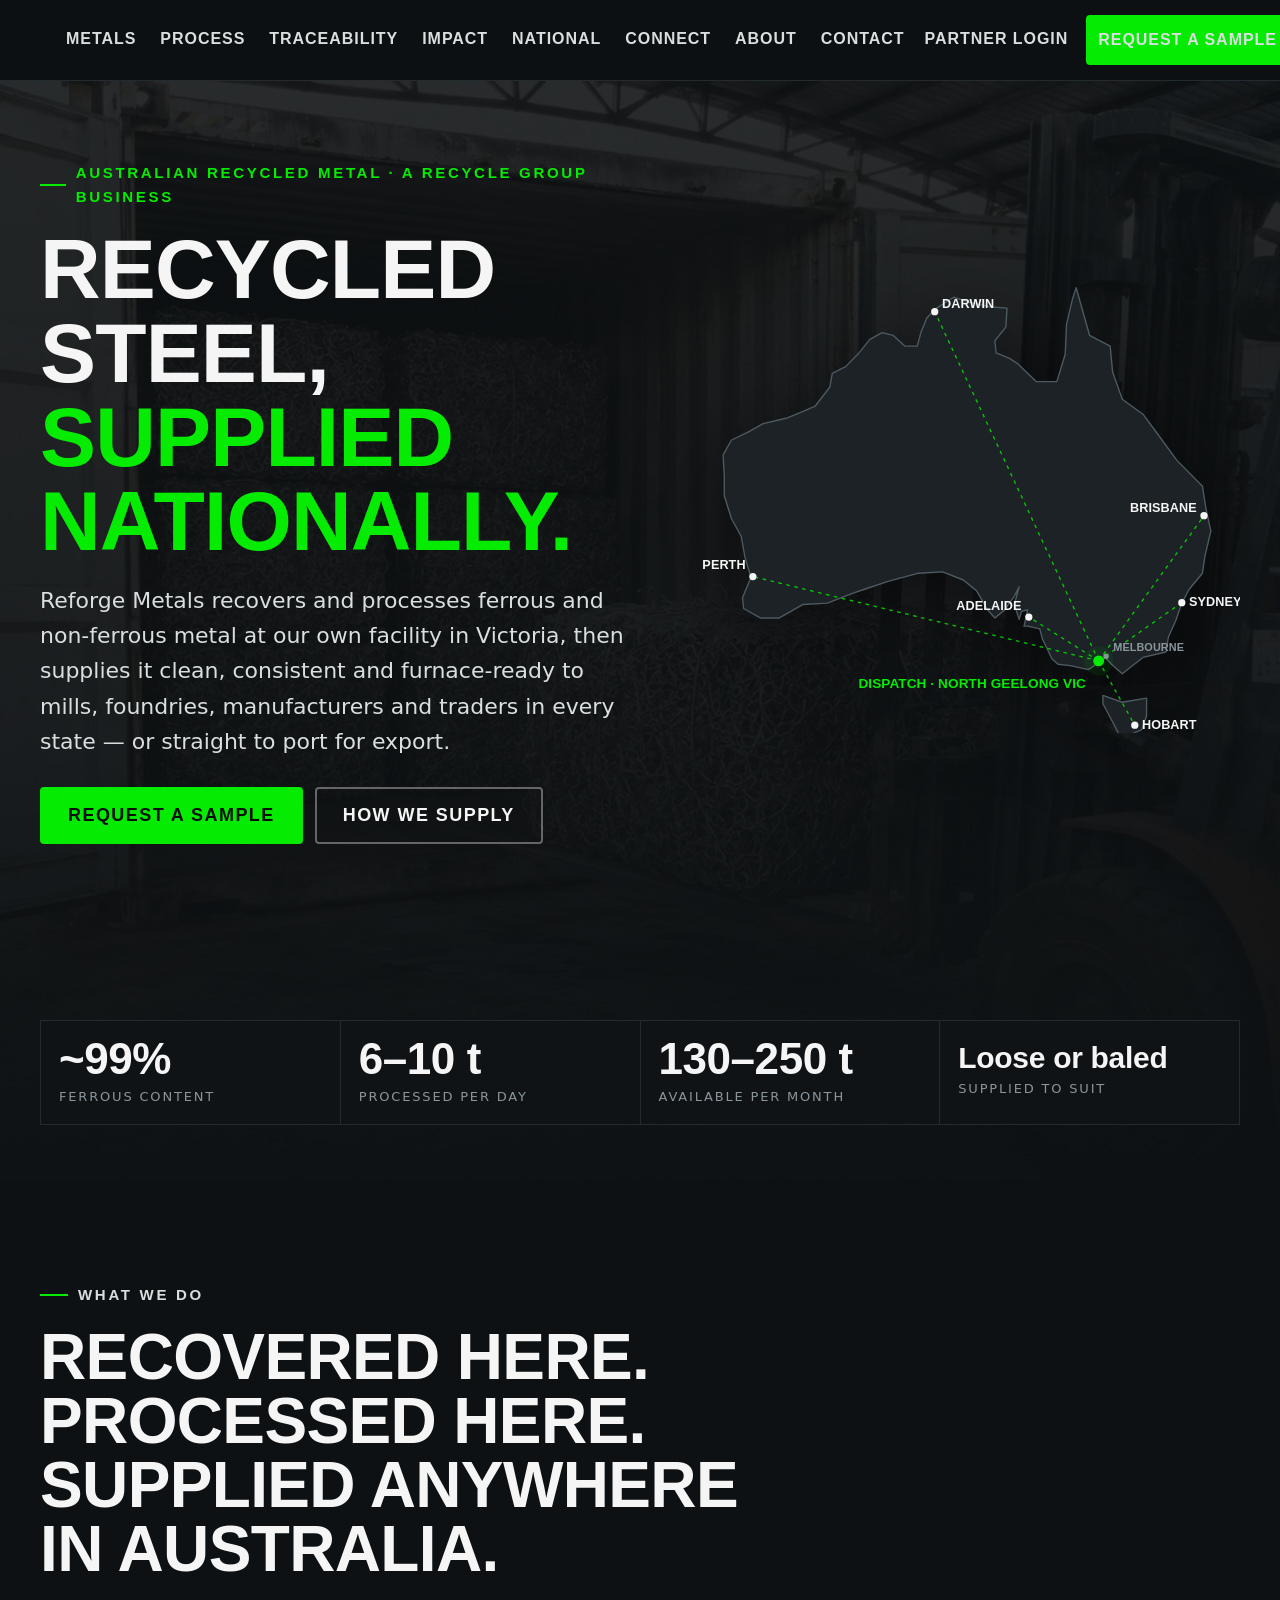
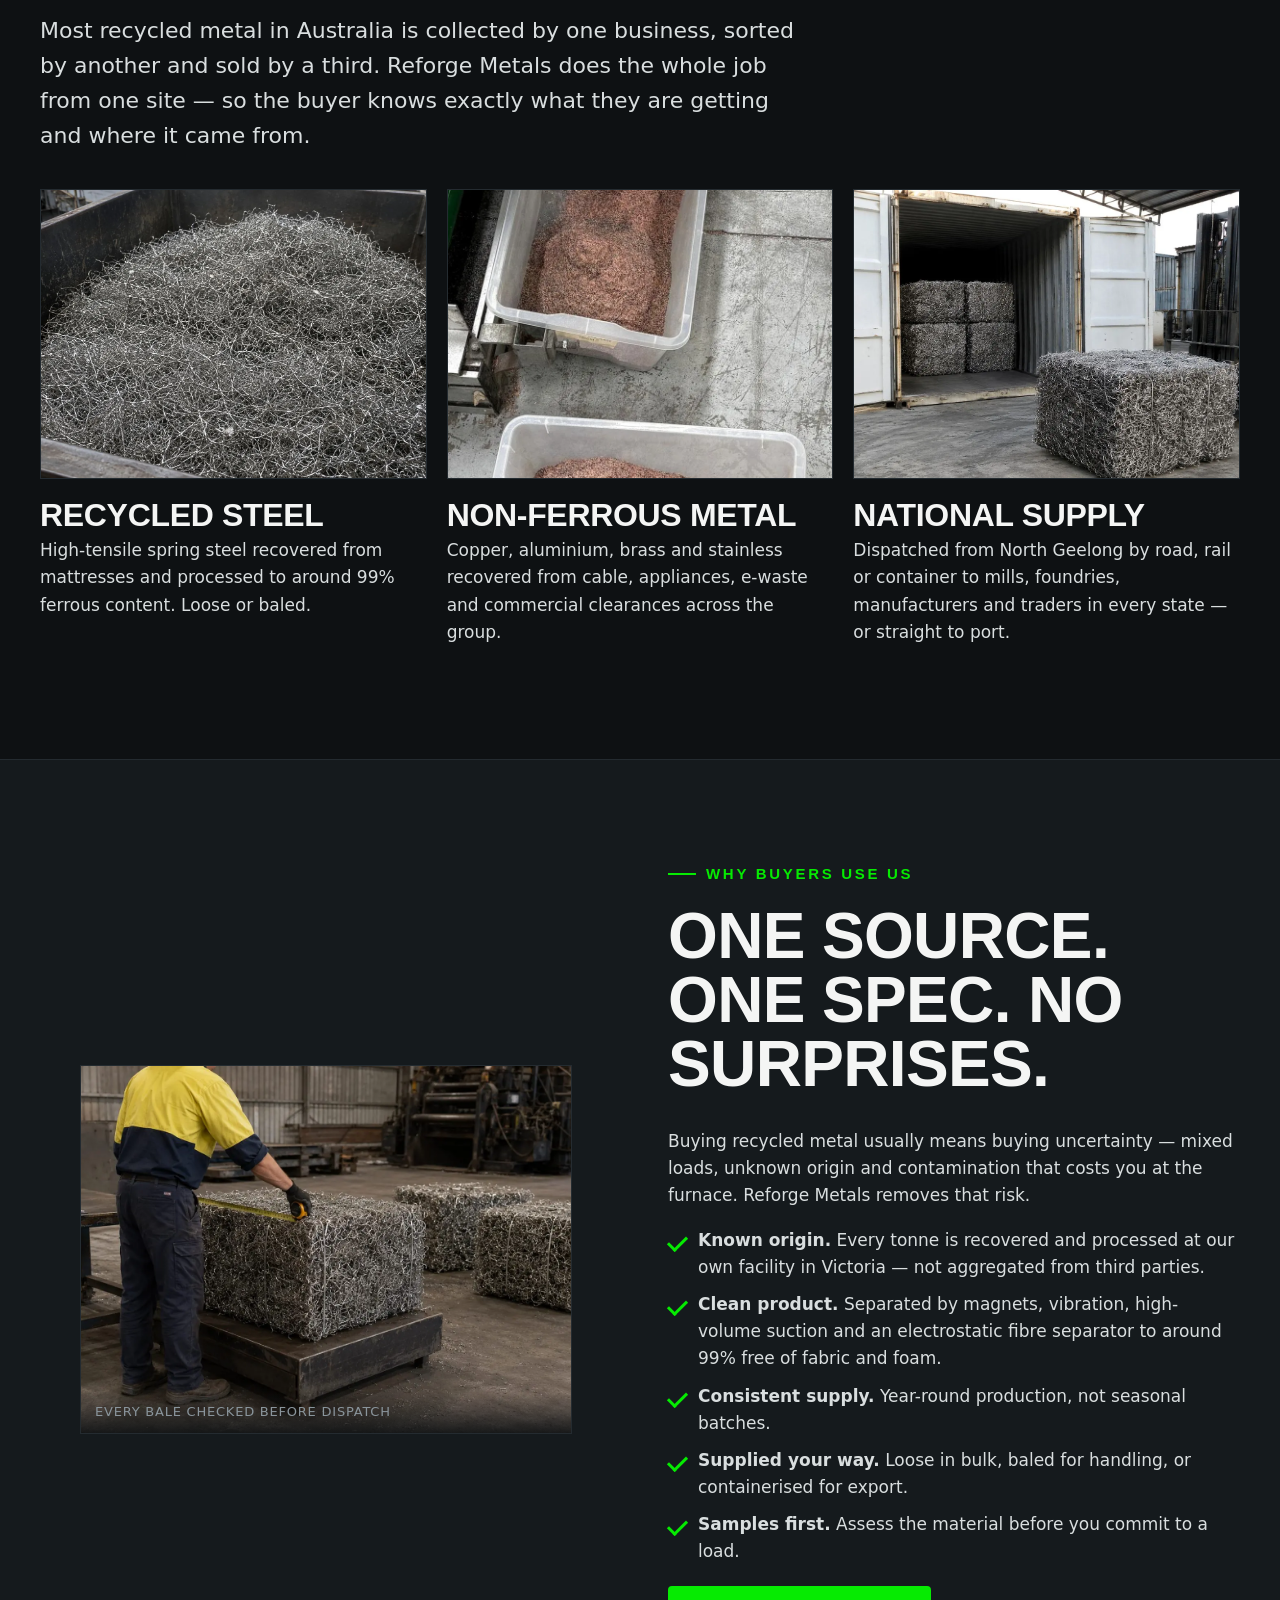
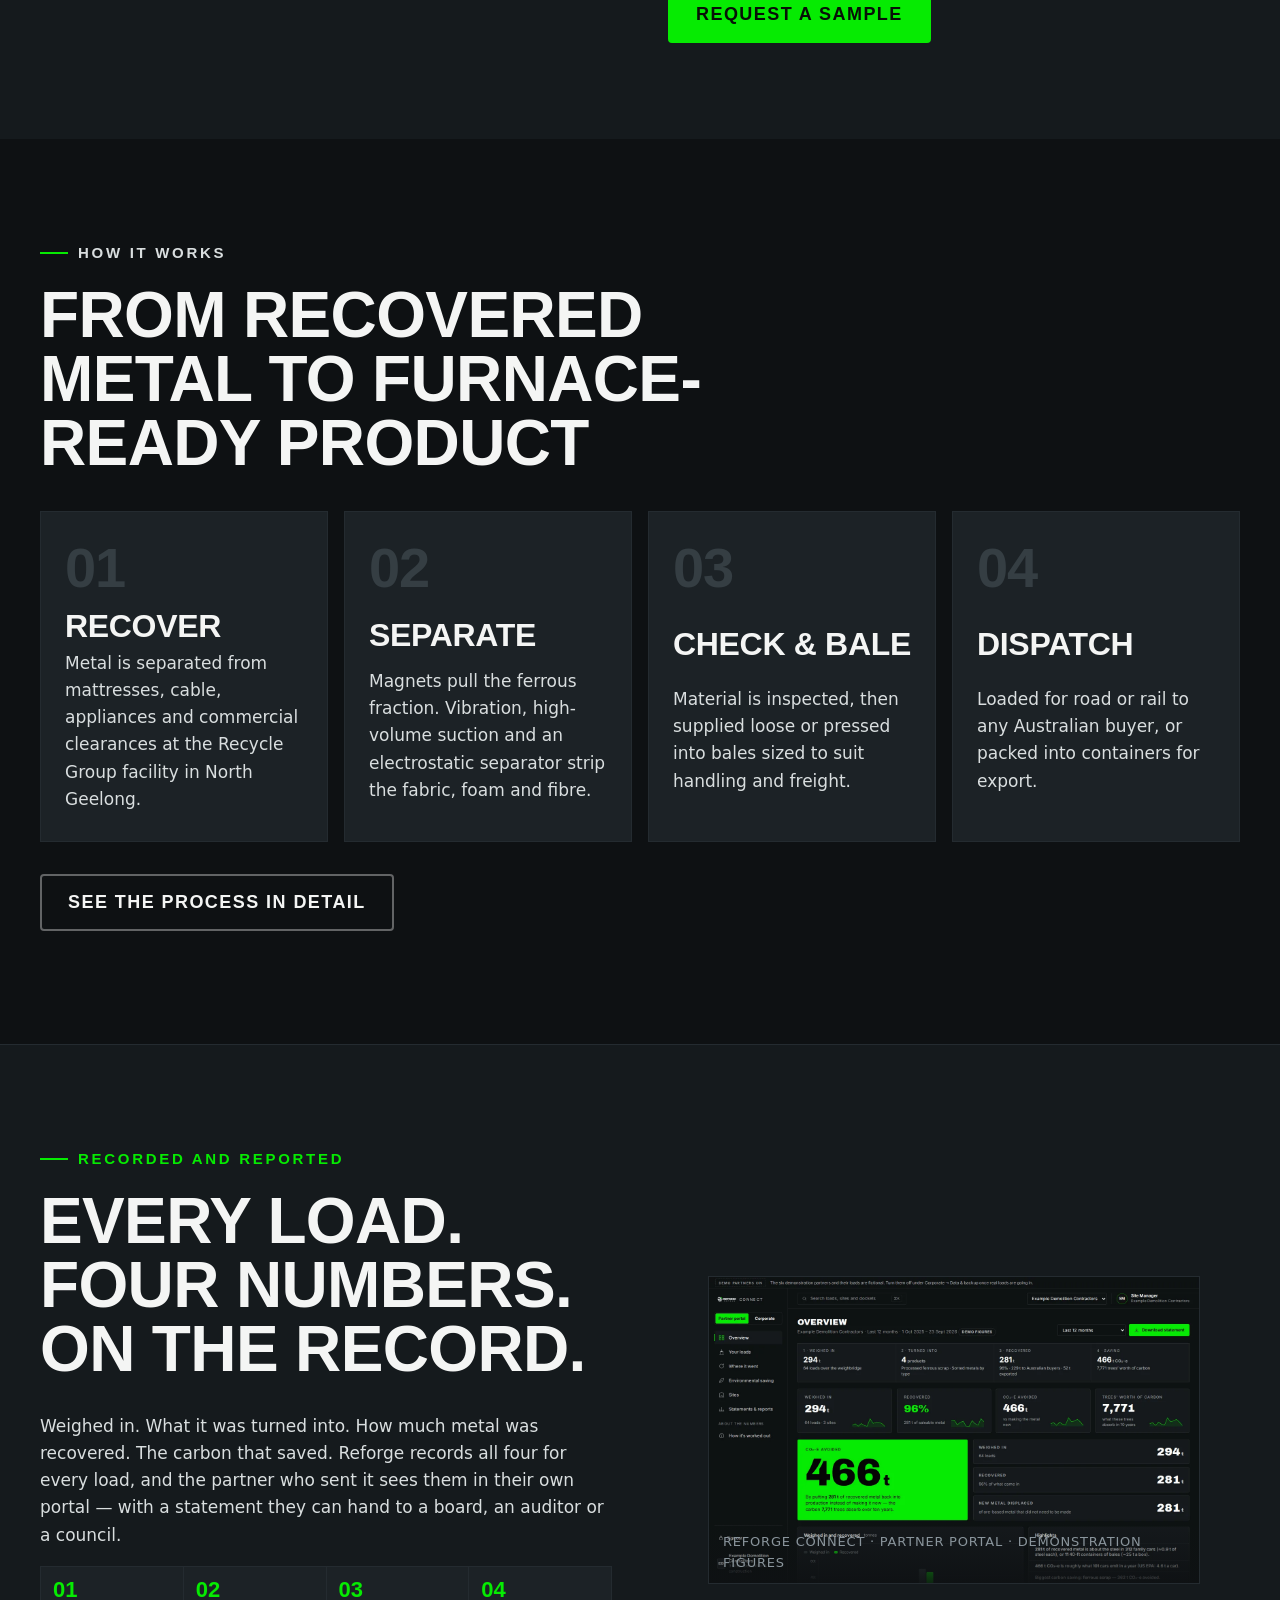
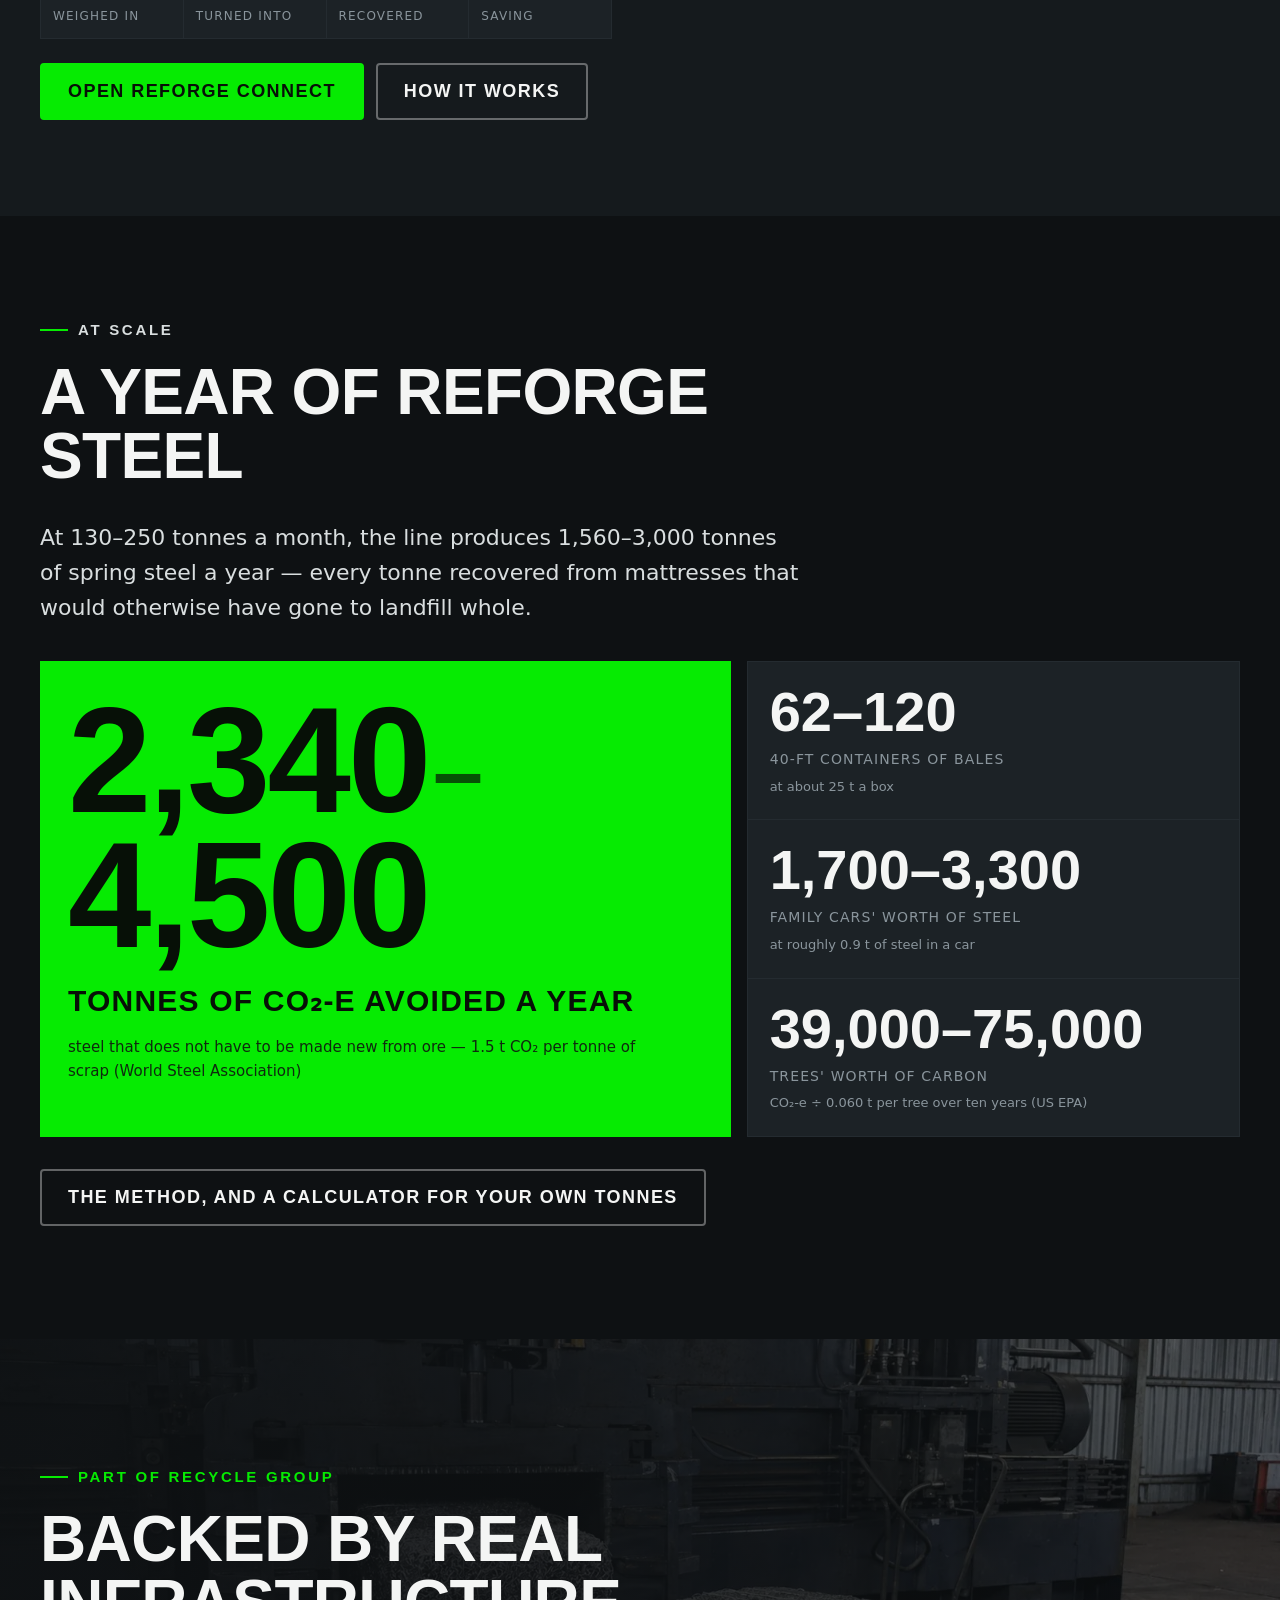
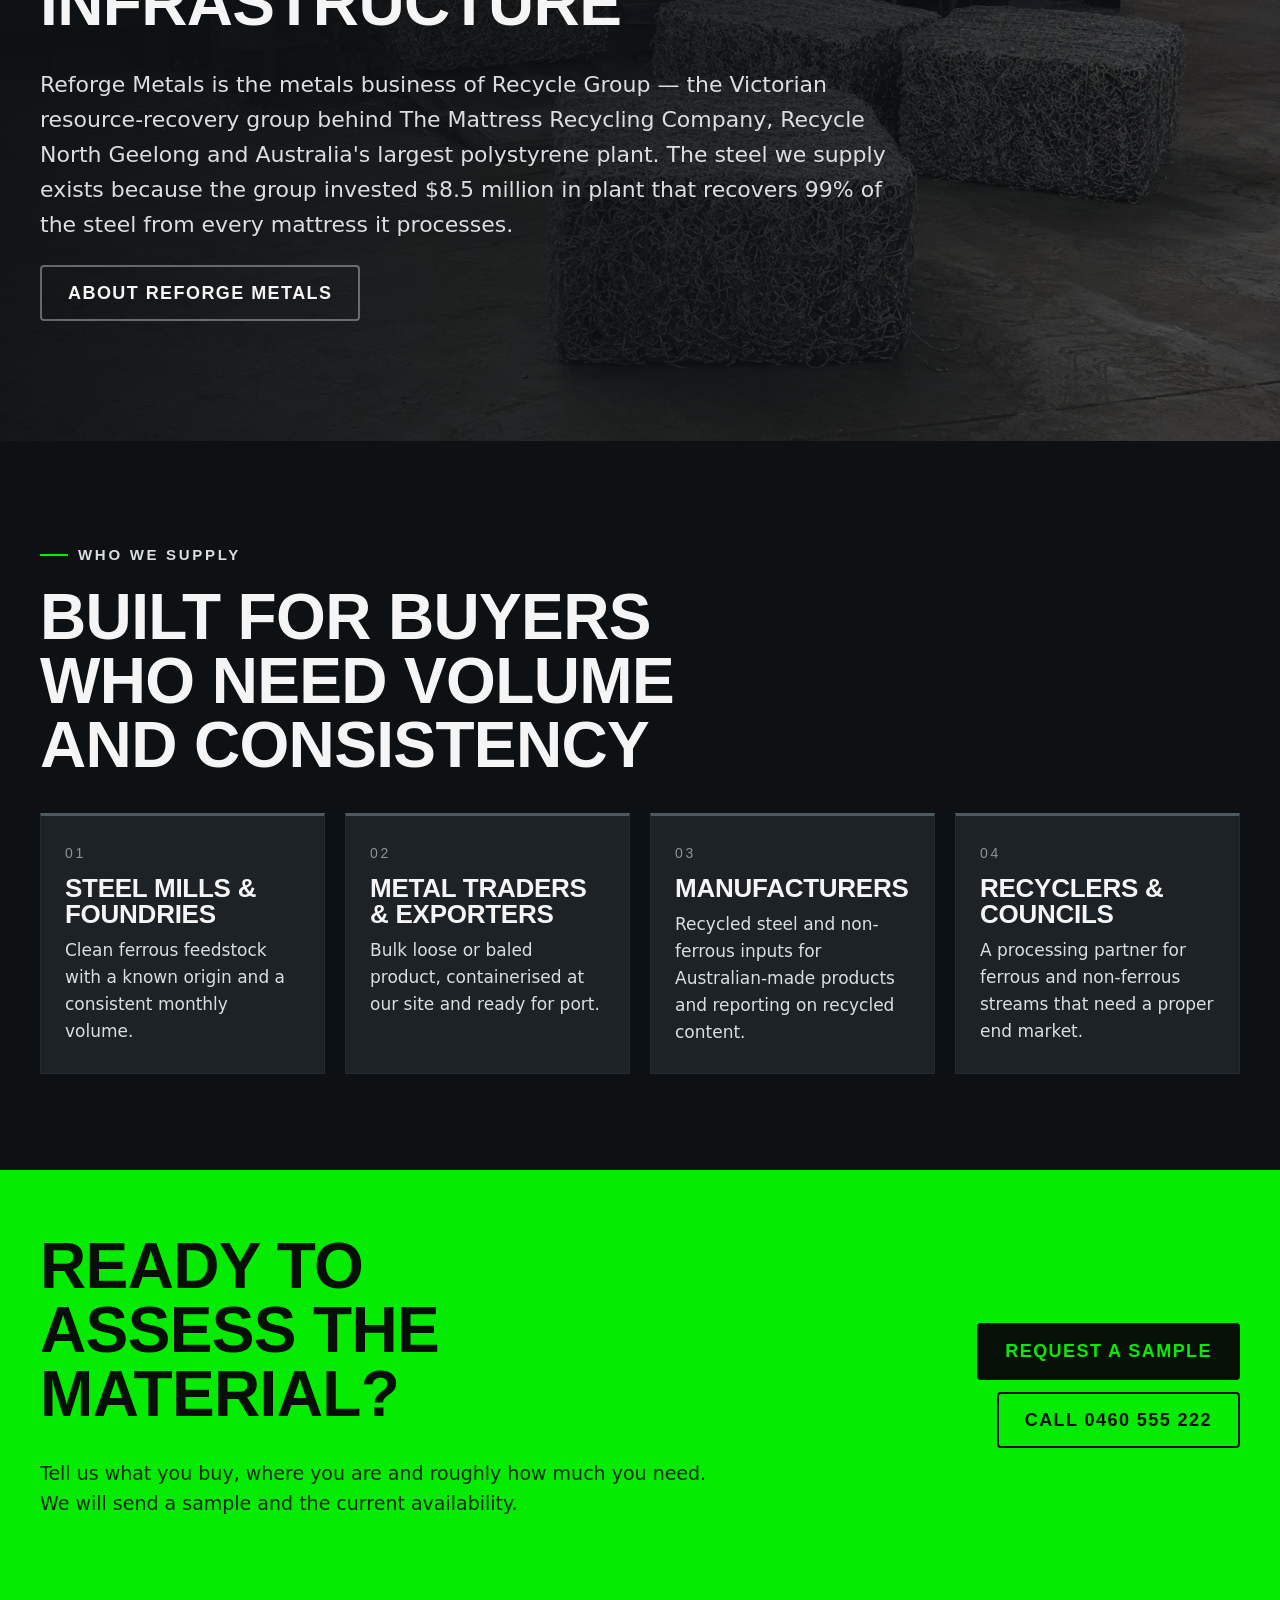
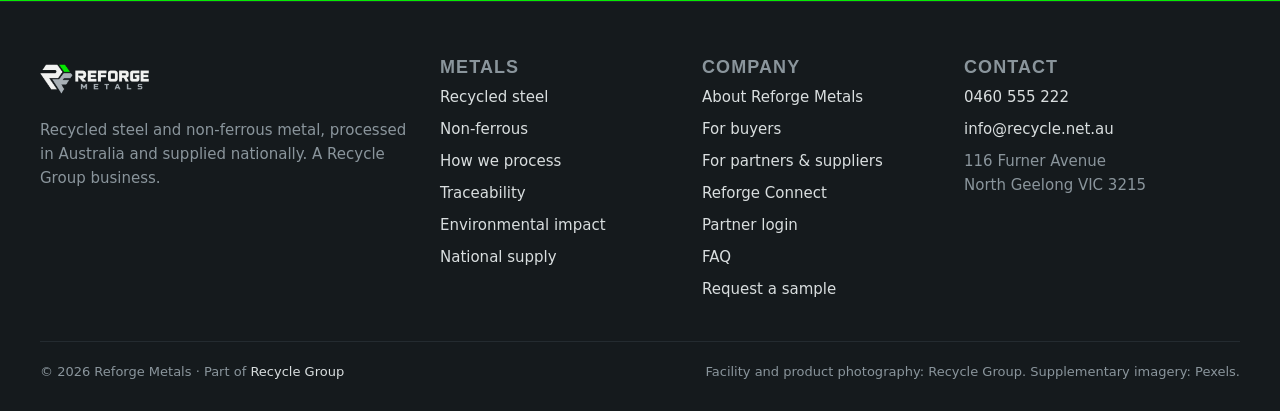
==== commit e130f996: "10x: traceability, impact, connect, partners, buyers, faq, metals pages + nav" ====
--- a/index.html
+++ b/index.html
@@ -25,15 +25,17 @@
     </a>
     <nav class="site-nav" id="site-nav" aria-label="Main">
       <ul>
-        <li><a href="index.html" class="is-active">Home</a></li>
-<li><a href="steel.html">Recycled Steel</a></li>
-<li><a href="non-ferrous.html">Non-Ferrous</a></li>
+        <li><a href="metals.html">Metals</a></li>
 <li><a href="process.html">Process</a></li>
-<li><a href="national.html">National Supply</a></li>
+<li><a href="traceability.html">Traceability</a></li>
+<li><a href="impact.html">Impact</a></li>
+<li><a href="national.html">National</a></li>
+<li><a href="connect.html">Connect</a></li>
 <li><a href="about.html">About</a></li>
 <li><a href="contact.html">Contact</a></li>
       </ul>
-      <a class="btn btn-green nav-cta" href="contact.html">Request a sample</a>
+      <a class="nav-login" href="connect/">Partner login</a>
+      <a class="btn btn-green nav-cta" href="contact.html#sample">Request a sample</a>
     </nav>
     <button class="menu-toggle" id="menu-toggle" aria-controls="site-nav" aria-expanded="false" aria-label="Open menu">
       <span></span><span></span><span></span>
@@ -144,6 +146,48 @@
   </div>
 </section>
 
+<section class="section section-dark section-line">
+  <div class="wrap">
+    <div class="split rev">
+      <figure class="split-img reveal" style="aspect-ratio:auto">
+        <img src="assets/img/app-overview.webp" alt="Reforge Connect partner portal — weighed in, turned into, recovered, saving" loading="lazy" style="aspect-ratio:16/10">
+        <figcaption>Reforge Connect · partner portal · demonstration figures</figcaption>
+      </figure>
+      <div class="reveal">
+        <p class="eyebrow">Recorded and reported</p>
+        <h2>Every load. Four numbers. On the record.</h2>
+        <p>Weighed in. What it was turned into. How much metal was recovered. The carbon that saved. Reforge records all four for every load, and the partner who sent it sees them in their own portal — with a statement they can hand to a board, an auditor or a council.</p>
+        <div class="chain-mini">
+          <div><b>01</b><span>Weighed in</span></div>
+          <div><b>02</b><span>Turned into</span></div>
+          <div><b>03</b><span>Recovered</span></div>
+          <div><b>04</b><span>Saving</span></div>
+        </div>
+        <div class="btn-row"><a class="btn btn-green" href="connect/">Open Reforge Connect</a><a class="btn btn-ghost" href="traceability.html">How it works</a></div>
+      </div>
+    </div>
+  </div>
+</section>
+
+<section class="section">
+  <div class="wrap">
+    <div class="section-head reveal">
+      <p class="eyebrow">At scale</p>
+      <h2>A year of Reforge steel</h2>
+      <p class="lead">At 130–250 tonnes a month, the line produces 1,560–3,000 tonnes of spring steel a year — every tonne recovered from mattresses that would otherwise have gone to landfill whole.</p>
+    </div>
+    <div class="impact-big reveal">
+      <div class="impact-big__num"><b>2,340<span>–</span>4,500</b><span class="impact-big__unit">tonnes of CO₂-e avoided a year</span><em>steel that does not have to be made new from ore — 1.5 t CO₂ per tonne of scrap (World Steel Association)</em></div>
+      <div class="impact-big__grid">
+        <div><b>62–120</b><span>40-ft containers of bales</span><em>at about 25 t a box</em></div>
+        <div><b>1,700–3,300</b><span>family cars' worth of steel</span><em>at roughly 0.9 t of steel in a car</em></div>
+        <div><b>39,000–75,000</b><span>trees' worth of carbon</span><em>CO₂-e ÷ 0.060 t per tree over ten years (US EPA)</em></div>
+      </div>
+    </div>
+    <p class="mt-4"><a class="btn btn-ghost" href="impact.html">The method, and a calculator for your own tonnes</a></p>
+  </div>
+</section>
+
 <section class="band">
   <div class="hero-media"><img src="assets/img/bales-row.webp" alt="Rows of steel bales at the Recycle Group baler"></div>
   <div class="wrap">
@@ -197,6 +241,8 @@
           <li><a href="steel.html">Recycled steel</a></li>
           <li><a href="non-ferrous.html">Non-ferrous</a></li>
           <li><a href="process.html">How we process</a></li>
+          <li><a href="traceability.html">Traceability</a></li>
+          <li><a href="impact.html">Environmental impact</a></li>
           <li><a href="national.html">National supply</a></li>
         </ul>
       </div>
@@ -204,8 +250,11 @@
         <h4>Company</h4>
         <ul>
           <li><a href="about.html">About Reforge Metals</a></li>
-          <li><a href="about.html#recycle-group">Recycle Group</a></li>
-          <li><a href="contact.html">Contact</a></li>
+          <li><a href="buyers.html">For buyers</a></li>
+          <li><a href="partners.html">For partners &amp; suppliers</a></li>
+          <li><a href="connect.html">Reforge Connect</a></li>
+          <li><a href="connect/">Partner login</a></li>
+          <li><a href="faq.html">FAQ</a></li>
           <li><a href="contact.html#sample">Request a sample</a></li>
         </ul>
       </div>
--- a/assets/main.css
+++ b/assets/main.css
@@ -53,11 +53,14 @@
 .header-row{display:flex;align-items:center;justify-content:space-between;height:72px;gap:16px}
 .brand img{height:40px;width:auto}
 .site-nav ul{list-style:none;margin:0;padding:0;display:flex;gap:4px}
-.site-nav a{display:block;white-space:nowrap;padding:10px 12px;font-family:var(--font-display);font-weight:600;font-size:17px;letter-spacing:.06em;text-transform:uppercase;color:var(--text);border-bottom:2px solid transparent}
+.site-nav a{display:block;white-space:nowrap;padding:10px 10px;font-family:var(--font-display);font-weight:600;font-size:16px;letter-spacing:.06em;text-transform:uppercase;color:var(--text);border-bottom:2px solid transparent}
 .site-nav a:hover{color:var(--white)}
 .site-nav a.is-active{color:var(--white);border-bottom-color:var(--green)}
 .site-nav{display:none}
 .nav-cta{min-height:44px;padding:8px 18px;font-size:16px;margin-left:8px}
+.nav-login{font-family:var(--font-display);font-weight:600;font-size:16px;letter-spacing:.06em;text-transform:uppercase;color:var(--muted);padding:10px 8px 10px 14px;white-space:nowrap}
+.nav-login:hover{color:var(--white)}
+body.nav-open .nav-login{font-size:22px;padding:18px 0 0;color:var(--text)}
 .menu-toggle{display:flex;flex-direction:column;justify-content:center;gap:5px;width:48px;height:48px;padding:10px;background:transparent;border:1px solid var(--steel);border-radius:var(--radius);cursor:pointer}
 .menu-toggle span{display:block;height:2px;background:var(--white);transition:transform .2s,opacity .2s}
 .menu-toggle[aria-expanded="true"] span:nth-child(1){transform:translateY(7px) rotate(45deg)}
@@ -70,7 +73,7 @@
 body.nav-open .site-nav a{font-size:30px;padding:14px 0;border-bottom:1px solid var(--line)}
 body.nav-open .site-nav a.is-active{border-bottom-color:var(--green)}
 body.nav-open .nav-cta{margin:28px 0 0;font-size:20px;min-height:56px}
-@media(min-width:1020px){
+@media(min-width:1180px){
   .site-nav{display:flex;align-items:center}
   .menu-toggle{display:none}
   .brand img{height:44px}
@@ -92,7 +95,20 @@
 .hero-stats b.sm{font-size:clamp(22px,3vw,30px);padding-top:6px}
 .hero-stats span{display:block;font-size:13px;letter-spacing:.14em;text-transform:uppercase;color:var(--muted);margin-top:6px}
 @media(min-width:760px){.hero-stats{grid-template-columns:repeat(4,1fr)}.hero .wrap{padding-bottom:56px}}
-@media(min-width:1020px){.hero{min-height:calc(100svh - 80px)}}
+@media(min-width:1180px){.hero{min-height:calc(100svh - 80px)}}
+
+/* Hero with map (home) */
+.hero-map{flex-direction:column;align-items:stretch;justify-content:center;min-height:0}
+.hero-map .hero-media{opacity:.28}
+.hero-map::before{background:linear-gradient(180deg,rgba(14,17,19,.6) 0%,rgba(14,17,19,.75) 60%,rgba(14,17,19,.98) 100%)}
+.hero-map .hero-grid{display:grid;gap:36px;align-items:center;padding-top:56px;padding-bottom:0}
+.hero-map .hero-copy h1{max-width:12ch;font-size:clamp(44px,7.5vw,84px)}
+.hero-map-wrap{position:relative}
+.hero-map-wrap svg{width:100%;height:auto;max-width:600px;margin:0 auto;display:block;filter:drop-shadow(0 20px 40px rgba(0,0,0,.5))}
+.hero-map .wrap:last-child{padding-bottom:40px}
+.hero-map .hero-stats{margin-top:36px}
+@media(min-width:900px){.hero-map .hero-grid{grid-template-columns:1.05fr .95fr;gap:56px;padding-top:80px}.hero-map .wrap:last-child{padding-bottom:56px}.hero-map .hero-stats{margin-top:56px}}
+@media(min-width:1180px){.hero-map{min-height:calc(100svh - 80px)}}
 
 /* Page hero (inner pages) */
 .page-hero{position:relative;isolation:isolate;overflow:hidden;padding:80px 0 56px;border-bottom:1px solid var(--line)}
@@ -245,3 +261,58 @@
 .reveal{opacity:0;transform:translateY(14px);transition:opacity .6s ease,transform .6s ease}
 .reveal.in{opacity:1;transform:none}
 @media(prefers-reduced-motion:reduce){.reveal{opacity:1;transform:none;transition:none}html{scroll-behavior:auto}}
+
+/* Chain mini (home) */
+.chain-mini{display:grid;grid-template-columns:repeat(4,1fr);gap:1px;background:var(--line);border:1px solid var(--line);margin:8px 0 24px}
+.chain-mini div{background:var(--bg-3);padding:12px 12px}
+.chain-mini b{display:block;font-family:var(--font-display);font-size:22px;color:var(--green);line-height:1}
+.chain-mini span{display:block;font-size:12px;letter-spacing:.1em;text-transform:uppercase;color:var(--muted);margin-top:6px}
+
+/* Impact big number */
+.impact-big{display:grid;gap:16px}
+.impact-big__num{background:var(--green);color:#071007;padding:32px 28px;position:relative;overflow:hidden}
+.impact-big__num b{display:block;font-family:var(--font-display);font-weight:800;font-size:clamp(64px,12vw,150px);line-height:.9;letter-spacing:-.02em}
+.impact-big__num b span{font-weight:600;opacity:.7;font-size:.6em;vertical-align:middle;margin:0 .05em}
+.impact-big__unit{display:block;font-family:var(--font-display);font-weight:700;font-size:clamp(20px,2.6vw,30px);letter-spacing:.04em;text-transform:uppercase;margin-top:14px}
+.impact-big__num em{display:block;font-style:normal;font-size:15px;color:#0f2a0f;margin-top:10px;max-width:60ch}
+.impact-big__grid{display:grid;gap:1px;background:var(--line);border:1px solid var(--line)}
+.impact-big__grid div{background:var(--bg-3);padding:22px 22px}
+.impact-big__grid b{display:block;font-family:var(--font-display);font-weight:800;font-size:clamp(36px,4.6vw,56px);line-height:1;color:var(--white)}
+.impact-big__grid span{display:block;font-size:14px;letter-spacing:.08em;text-transform:uppercase;color:var(--muted);margin-top:8px}
+.impact-big__grid em{display:block;font-style:normal;font-size:13px;color:var(--muted);margin-top:6px}
+@media(min-width:760px){.impact-big__grid{grid-template-columns:repeat(3,1fr)}}
+@media(min-width:1000px){.impact-big{grid-template-columns:1.4fr 1fr}.impact-big__grid{grid-template-columns:1fr}}
+
+/* Isotype grid */
+.iso{display:grid;grid-template-columns:repeat(10,1fr);gap:6px;max-width:900px}
+.iso i{display:block;aspect-ratio:2.4/1;background:var(--green);border-radius:2px;position:relative}
+.iso i::after{content:"";position:absolute;inset:0;background:repeating-linear-gradient(90deg,transparent 0 6px,rgba(0,0,0,.18) 6px 8px)}
+.iso i.hi{background:transparent;border:1.5px solid rgba(6,235,2,.55)}
+.iso i.hi::after{display:none}
+@media(min-width:760px){.iso{grid-template-columns:repeat(20,1fr);gap:8px}}
+.iso-key{display:flex;flex-wrap:wrap;gap:20px;margin-top:20px;font-size:14px;color:var(--text)}
+.iso-key i{display:inline-block;width:22px;height:10px;vertical-align:middle;margin-right:8px;border-radius:2px}
+.iso-key i.lo{background:var(--green)}.iso-key i.hi{border:1.5px solid rgba(6,235,2,.55)}
+
+/* Calculator */
+.calc-out{background:var(--bg-3);border:1px solid var(--line);border-top:3px solid var(--green)}
+.calc-out__main{padding:28px 26px;border-bottom:1px solid var(--line)}
+.calc-out__main span{display:block;font-size:13px;letter-spacing:.14em;text-transform:uppercase;color:var(--muted)}
+.calc-out__main b{display:block;font-family:var(--font-display);font-weight:800;font-size:clamp(64px,10vw,120px);line-height:.95;color:var(--green);letter-spacing:-.02em}
+.calc-out__main em{font-style:normal;font-family:var(--font-display);font-size:22px;text-transform:uppercase;letter-spacing:.06em;color:var(--white)}
+.calc-out__grid{display:grid;grid-template-columns:1fr 1fr;gap:1px;background:var(--line)}
+.calc-out__grid div{background:var(--bg-3);padding:18px 22px}
+.calc-out__grid b{display:block;font-family:var(--font-display);font-weight:800;font-size:clamp(30px,4vw,44px);line-height:1;color:var(--white)}
+.calc-out__grid span{display:block;font-size:13px;letter-spacing:.08em;text-transform:uppercase;color:var(--muted);margin-top:6px}
+.calc-out__note{padding:16px 22px;margin:0;font-size:14px;color:var(--muted);border-top:1px solid var(--line)}
+
+/* FAQ */
+.faq-cols{display:grid;gap:40px}
+@media(min-width:900px){.faq-cols{grid-template-columns:1fr 1fr;gap:56px}}
+.faq-h{font-size:clamp(26px,3vw,34px);margin-bottom:16px;color:var(--muted)}
+.faq{border:1px solid var(--line);background:var(--bg-3);margin-bottom:10px}
+.faq summary{cursor:pointer;list-style:none;padding:18px 52px 18px 20px;font-family:var(--font-display);font-weight:700;font-size:20px;color:var(--white);position:relative;line-height:1.2}
+.faq summary::-webkit-details-marker{display:none}
+.faq summary::after{content:"+";position:absolute;right:18px;top:12px;font-size:28px;color:var(--green);font-weight:600}
+.faq[open] summary::after{content:"–"}
+.faq p{padding:0 20px 20px;margin:0;color:var(--text)}
